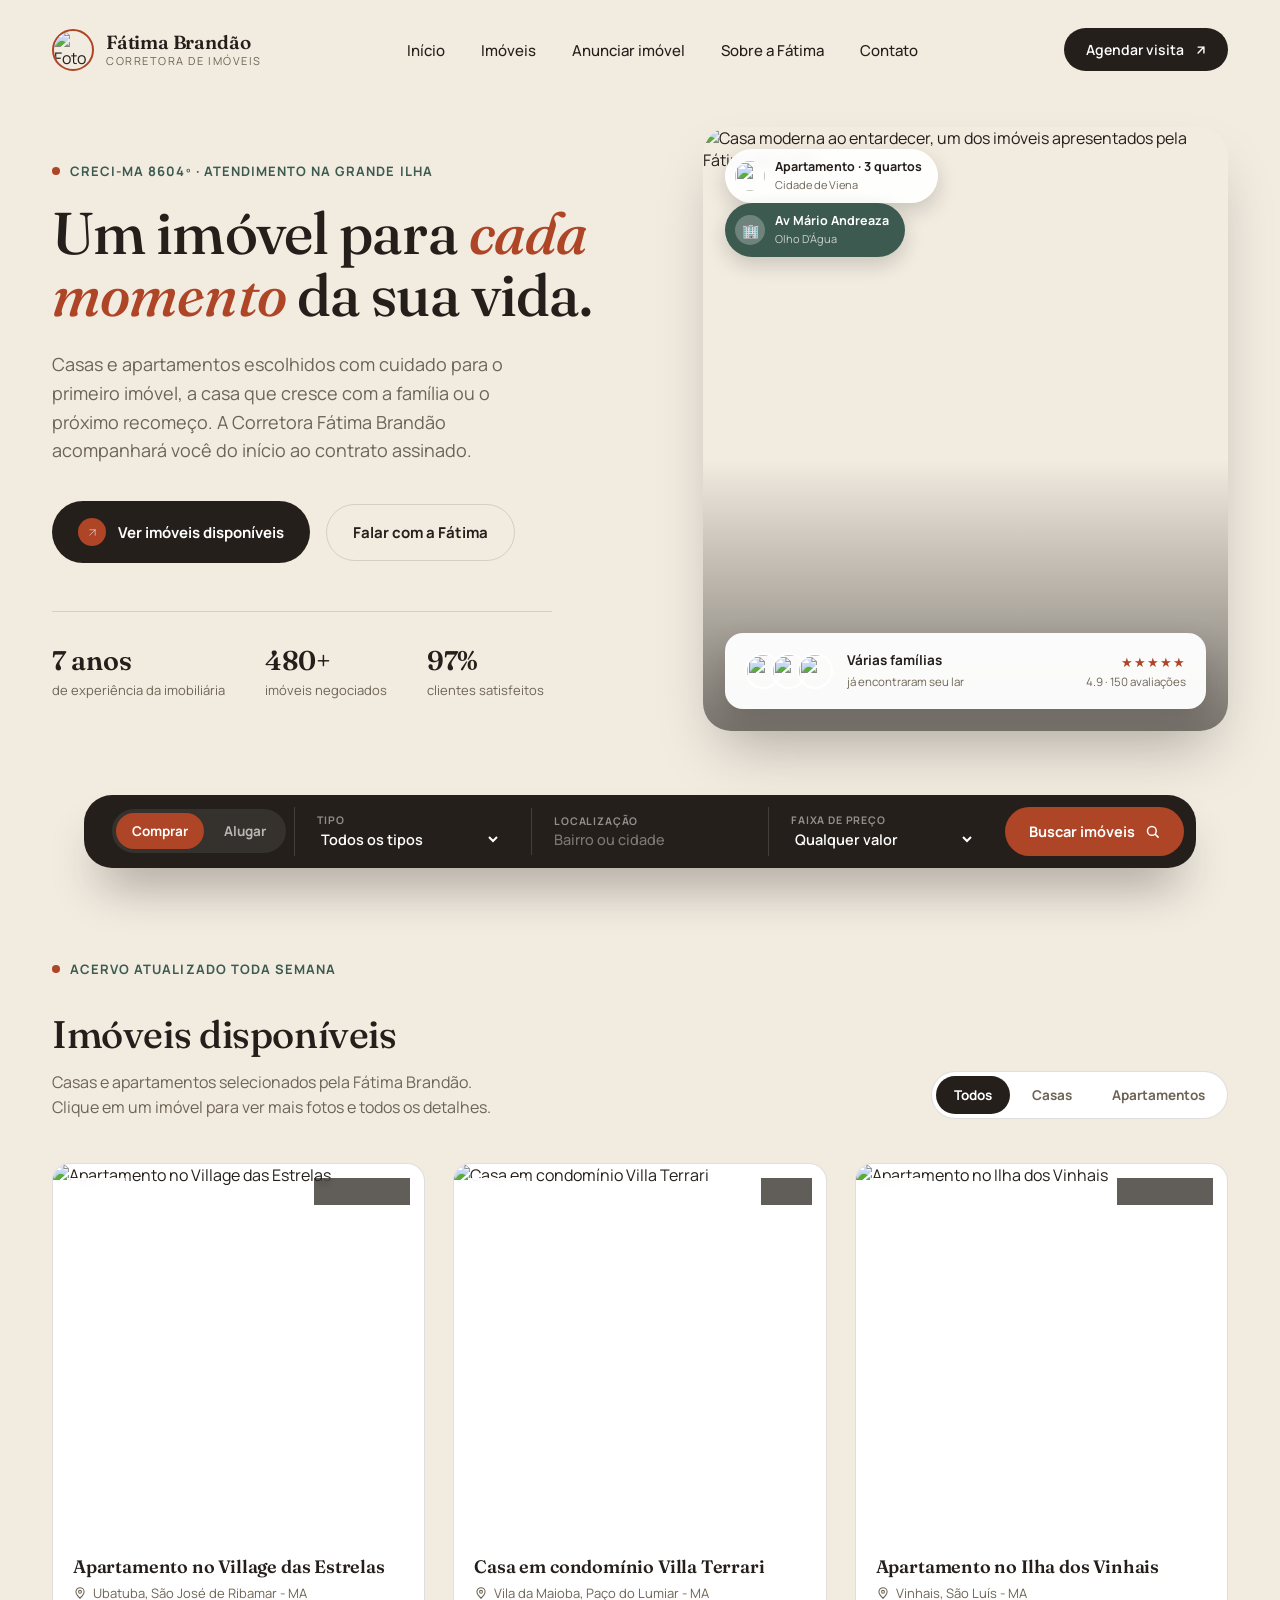
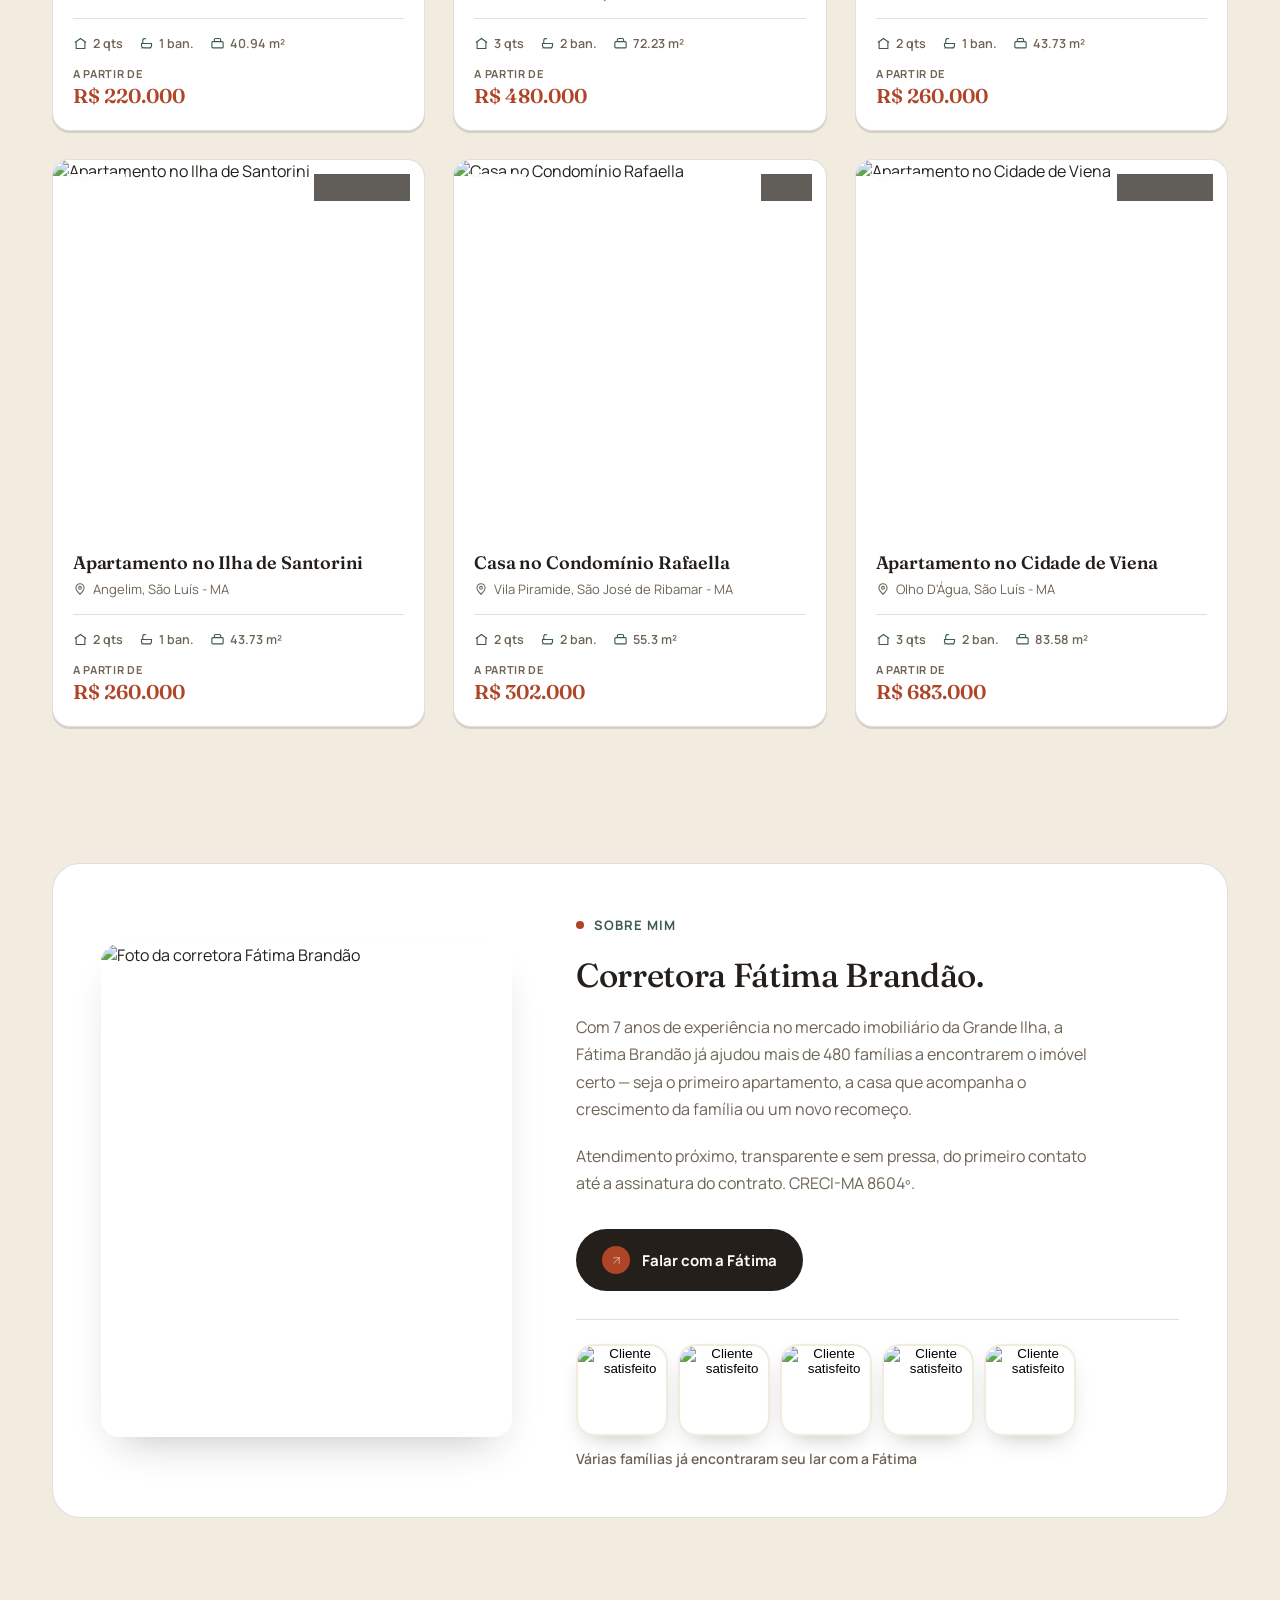
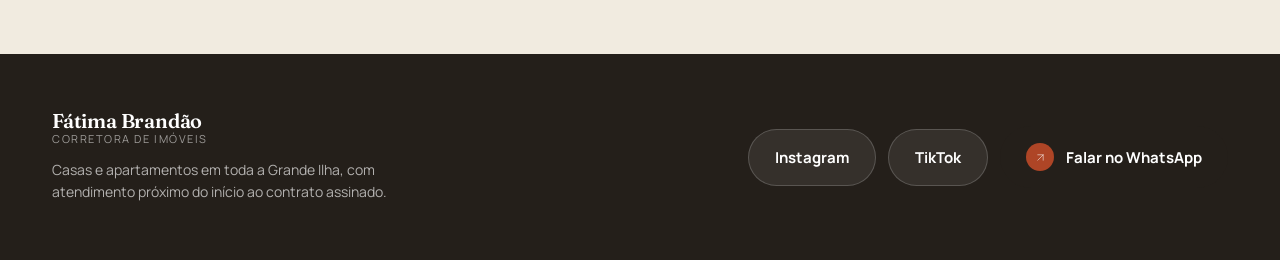
==== index.html @ 68ee732a "wpp ajuste" ====
<!DOCTYPE html>
<html lang="pt-BR">
<head>
<meta charset="UTF-8">
<meta name="viewport" content="width=device-width, initial-scale=1.0">
<title>Fátima Brandão | Corretora de Imóveis</title>
<link rel="preconnect" href="https://fonts.googleapis.com">
<link rel="preconnect" href="https://fonts.gstatic.com" crossorigin>
<link href="https://fonts.googleapis.com/css2?family=Fraunces:ital,opsz,wght@0,9..144,400;0,9..144,500;0,9..144,600;1,9..144,500;1,9..144,600&family=Manrope:wght@400;500;600;700;800&display=swap" rel="stylesheet">

<link rel="stylesheet" href="style.css">

</head>
<body>
 
<header class="nav wrap">
  <div class="nav-inner">
    <a href="#" class="logo">
      <img src="img/perfil.jpg" alt="Foto de perfil da corretora Fátima Brandão" class="logo-mark">
      <span class="logo-text">
        <strong>Fátima Brandão</strong>
        <span>Corretora de Imóveis</span>
      </span>
    </a>
 
    <nav>
      <ul class="nav-links">
        <li><a href="#">Início</a></li>
        <li><a href="#imoveis">Imóveis</a></li>
        <li><a href="https://wa.me/5598988044876?text=Ol%C3%A1%2C%20vim%20do%20site%20e%20gostaria%20de%20realizar%20um%20anúncio%20de%20imóvel%20no%20seu%20site%2C%20poderiamos%20realizar%20uma%20avalia%C3%A7%C3%A3o%3F" target="_blank" rel="noopener noreferrer">Anunciar imóvel</a></li>
        <li><a href="#sobre">Sobre a Fátima</a></li>
        <li><a href="https://wa.me/5598988044876" target="_blank" rel="noopener noreferrer">Contato</a></li>
      </ul>
    </nav>
 
    <a href="#contato" class="nav-cta">
      <span class="cta-label">Agendar visita</span>
      <svg viewBox="0 0 24 24" fill="none" stroke="currentColor" stroke-width="2.4" stroke-linecap="round"><path d="M7 17L17 7M7 7h10v10"/></svg>
    </a>
  </div>
</header>
 
<section class="hero wrap">
  <div class="hero-grid">
 
    <div class="hero-content">
      <span class="eyebrow">CRECI-MA 8604º · Atendimento na Grande Ilha</span>
 
      <h1 class="hero-title">Um imóvel para <em>cada momento</em> da sua vida.</h1>
 
      <p class="hero-lede">
        Casas e apartamentos escolhidos com cuidado para o primeiro imóvel, a casa que cresce com a família ou o próximo recomeço. A Corretora Fátima Brandão acompanhará você do início ao contrato assinado.
      </p>
 
      <div class="cta-row">
        <a href="#imoveis" class="btn btn-primary">
          <span class="icon-dot">
            <svg viewBox="0 0 24 24" fill="none" stroke-linecap="round" stroke-linejoin="round"><path d="M7 17L17 7M7 7h10v10"/></svg>
          </span>
          Ver imóveis disponíveis
        </a>
        <a href="#contato" class="btn btn-ghost">Falar com a Fátima</a>
      </div>
 
      <div class="stats-row">
        <div class="stat">
          <strong>7 anos</strong>
          <span>de experiência da imobiliária</span>
        </div>
        <div class="stat">
          <strong>480+</strong>
          <span>imóveis negociados</span>
        </div>
        <div class="stat">
          <strong>97%</strong>
          <span>clientes satisfeitos</span>
        </div>
      </div>
    </div>
 
    <div class="hero-media">
      <div class="media-frame">
        <!-- Imagem principal do imóvel em destaque: altere este src para a foto do imóvel principal -->
        <img src="img/viena2.jpg" alt="Casa moderna ao entardecer, um dos imóveis apresentados pela Fátima Brandão">
 
        <!-- Thumbnail do primeiro imóvel ou foto secundária pequena -->
        <div class="listing-chip">
          <span class="dot-img"><img src="img/viena1.jpeg" alt=""></span>
          <span class="txt"><b>Apartamento · 3 quartos</b><span>Cidade de Viena</span></span>
        </div>
 
        <div class="listing-chip listing-chip-2">
          <!-- Texto e ícone do segundo imóvel em destaque: substitua por foto ou ícone se desejar -->
          <span class="dot-img">🏢</span>
          <span class="txt"><b>Av Mário Andreaza</b><span>Olho D'Água</span></span>
        </div>
 
        <!-- Bloco de provas sociais / avaliações. Não é imagem de imóvel, mas pode manter para credibilidade -->
        <div class="proof-card">
          <div class="proof-left" style="display:flex;align-items:center;gap:14px;">
            <div class="avatar-stack">
              <img src="img/cliente1.jpg" alt="">
              <img src="img/cliente2.jpg" alt="">
              <img src="img/cliente3.jpg" alt="">
            </div>
            <div class="proof-copy">
              <strong>Várias famílias</strong>
              <span> já encontraram seu lar</span>
            </div>
          </div>
          <div class="proof-rating">
            <div class="stars">★★★★★</div>
            <small>4.9 · 150 avaliações</small>
          </div>
        </div>
      </div>
    </div>
 
  </div>
</section>
 
<div class="search-shell">
  <div class="search-bar">
    <div class="search-tabs">
      <button class="active" type="button" data-op="Venda">Comprar</button>
      <button type="button" data-op="Aluguel">Alugar</button>
    </div>
 
    <div class="search-field">
      <label for="tipo">Tipo</label>
      <select id="tipo">
        <option value="">Todos os tipos</option>
        <option value="Casa">Casa</option>
        <option value="Apartamento">Apartamento</option>
      </select>
    </div>
 
    <div class="search-field">
      <label for="local">Localização</label>
      <input id="local" type="text" placeholder="Bairro ou cidade">
    </div>
 
    <div class="search-field">
      <label for="faixa">Faixa de preço</label>
      <select id="faixa">
        <option value="">Qualquer valor</option>
        <option value="0-300000">Até R$ 300 mil</option>
        <option value="300000-600000">R$ 300 a 600 mil</option>
        <option value="600000-1000000">R$ 600 mil a 1 milhão</option>
        <option value="1000000-999999999">Acima de R$ 1 milhão</option>
      </select>
    </div>
 
    <button class="search-submit" type="button">
      Buscar imóveis
      <svg viewBox="0 0 24 24" fill="none" stroke="currentColor" stroke-width="2.4" stroke-linecap="round"><circle cx="11" cy="11" r="7"/><path d="m21 21-4.3-4.3"/></svg>
    </button>
  </div>
</div>
 
<section class="properties wrap" id="imoveis">
  <div class="properties-head">
    <div>
      <span class="eyebrow">Acervo atualizado toda semana</span>
      <h2 class="properties-title">Imóveis disponíveis</h2>
      <p class="properties-lede">Casas e apartamentos selecionados pela Fátima Brandão. Clique em um imóvel para ver mais fotos e todos os detalhes.</p>
    </div>

    <div class="filtro-tipo">
      <button class="active" data-tipo="todos" type="button">Todos</button>
      <button data-tipo="casa" type="button">Casas</button>
      <button data-tipo="apartamento" type="button">Apartamentos</button>
    </div>
  </div>

  <div class="properties-grid" id="imoveis-grid">
    <!-- os cards são gerados automaticamente a partir de js/imoveis.js -->
  </div>
</section>

<section class="wrap sobre-section" id="sobre">
  <div class="sobre-grid">
    <div class="sobre-media">
      <!-- Foto da Fátima: altere o src abaixo para a foto que deseja usar -->
      <img src="img/fatima.jpg" alt="Foto da corretora Fátima Brandão">
    </div>

    <div class="sobre-content">
      <span class="eyebrow">Sobre mim</span>
      <h2 class="sobre-title">Corretora Fátima Brandão.</h2>

      <!-- Texto de apresentação: substitua pelo texto real sobre a Fátima -->
      <p class="sobre-text">Com 7 anos de experiência no mercado imobiliário da Grande Ilha, a Fátima Brandão já ajudou mais de 480 famílias a encontrarem o imóvel certo — seja o primeiro apartamento, a casa que acompanha o crescimento da família ou um novo recomeço.</p>
      <p class="sobre-text">Atendimento próximo, transparente e sem pressa, do primeiro contato até a assinatura do contrato. CRECI-MA 8604º.</p>

      <div class="cta-row">
        <a href="https://wa.me/5598992298040" target="_blank" rel="noopener noreferrer" class="btn btn-primary">
          <span class="icon-dot">
            <svg viewBox="0 0 24 24" fill="none" stroke-linecap="round" stroke-linejoin="round"><path d="M7 17L17 7M7 7h10v10"/></svg>
          </span>
          Falar com a Fátima
        </a>
      </div>

      <div class="sobre-clientes">
       <div class="avatar-stack">
         <button class="client-photo-btn" type="button" data-src="img/cliente1.jpg" data-alt="Cliente satisfeito" aria-label="Abrir foto de cliente 1">
           <img src="img/cliente1.jpg" alt="Cliente satisfeito">
         </button>
         <button class="client-photo-btn" type="button" data-src="img/cliente2.jpg" data-alt="Cliente satisfeito" aria-label="Abrir foto de cliente 2">
           <img src="img/cliente2.jpg" alt="Cliente satisfeito">
         </button>
         <button class="client-photo-btn" type="button" data-src="img/cliente3.jpg" data-alt="Cliente satisfeito" aria-label="Abrir foto de cliente 3">
           <img src="img/cliente3.jpg" alt="Cliente satisfeito">
         </button>
         <button class="client-photo-btn" type="button" data-src="img/cliente4.jpg" data-alt="Cliente satisfeito" aria-label="Abrir foto de cliente 4">
           <img src="img/cliente4.jpg" alt="Cliente satisfeito">
         </button>
         <button class="client-photo-btn" type="button" data-src="img/cliente5.jpg" data-alt="Cliente satisfeito" aria-label="Abrir foto de cliente 5">
           <img src="img/cliente5.jpg" alt="Cliente satisfeito">
         </button>
       </div>
      <span class="sobre-clientes-texto">Várias famílias já encontraram seu lar com a Fátima</span>
     </div>

    </div>
  </div>
</section>

<footer class="site-footer" id="contato">
  <div class="wrap footer-inner">
    <div class="footer-brand">
      <span class="logo-text">
        <strong>Fátima Brandão</strong>
        <span>Corretora de Imóveis</span>
      </span>
      <p>Casas e apartamentos em toda a Grande Ilha, com atendimento próximo do início ao contrato assinado.</p>
    </div>

    <div class="footer-actions">
      <a href="https://www.instagram.com/fatimabrandaocorretora/?hl=pt-br" target="_blank" rel="noopener noreferrer" class="btn btn-ghost footer-social-btn">
        Instagram
      </a>
      <a href="https://www.tiktok.com/@fatimabcorretora" target="_blank" rel="noopener noreferrer" class="btn btn-ghost footer-social-btn">
        TikTok
      </a>
      <a href="https://wa.me/5598988044876?text=Ol%C3%A1%2C%20vim%20pelo%20site%20e%20gostaria%20de%20pedir%20mais%20informa%C3%A7%C3%B5es%20sobre%20o%20catalogo%20de%20im%C3%B3veis%21" target="_blank" rel="noopener noreferrer" class="btn btn-primary">
        <span class="icon-dot">
          <svg viewBox="0 0 24 24" fill="none" stroke-linecap="round" stroke-linejoin="round"><path d="M7 17L17 7M7 7h10v10"/></svg>
        </span>
        Falar no WhatsApp
      </a>
    </div>
  </div>
</footer>

<div class="photo-modal" id="client-photo-modal" hidden>
  <div class="photo-modal-backdrop" data-close="true"></div>
  <div class="photo-modal-dialog" role="dialog" aria-modal="true" aria-label="Galeria de fotos dos clientes">
    <button class="photo-modal-close" type="button" aria-label="Fechar galeria">×</button>
    <button class="photo-modal-nav photo-modal-prev" type="button" aria-label="Foto anterior">‹</button>
    <div class="photo-modal-content">
      <img id="photo-modal-image" src="" alt="">
    </div>
    <button class="photo-modal-nav photo-modal-next" type="button" aria-label="Próxima foto">›</button>
  </div>
</div>

<script src="js/imoveis.js"></script>
<script src="js/site.js"></script>

</body>
</html>
---- style.css ----
:root{
    /* ===== Design tokens — Fátima Brandão ===== */
    --paper:      #F1EBE0;   /* fundo areia quente */
    --paper-dim:  #E7DECE;   /* variação mais funda do fundo */
    --ink:        #241F1A;   /* texto principal, preto amadeirado */
    --ink-soft:   #6E6455;   /* texto secundário */
    --brand:      #AE4526;   /* terracota-tijolo — cor de assinatura */
    --brand-dark: #8A3319;   /* hover do terracota */
    --teal:       #3C5A50;   /* verde-mata, contraponto do terracota */
    --line:       rgba(36,31,26,0.14);
    --card:       #FFFFFF;
 
    --font-display: 'Fraunces', serif;
    --font-body: 'Manrope', sans-serif;
 
    --radius-lg: 28px;
    --radius-md: 18px;
    --radius-pill: 999px;
 
    --wrap: 1240px;
  }
 
  *{ box-sizing:border-box; margin:0; padding:0; }
  html{ scroll-behavior:smooth; }
  body{
    font-family: var(--font-body);
    background: var(--paper);
    color: var(--ink);
    -webkit-font-smoothing: antialiased;
    overflow-x:hidden;
  }
  img{ display:block; max-width:100%; }
  a{ text-decoration:none; color:inherit; }
  em{ font-style:italic; }
 
  .wrap{
    max-width: var(--wrap);
    margin: 0 auto;
    padding: 0 32px;
  }
 
  /* ===================== NAV ===================== */
  .nav{
    position: relative;
    z-index: 20;
    padding-top: 28px;
  }
  .nav-inner{
    display:flex;
    align-items:center;
    justify-content:space-between;
    gap: 24px;
  }
  .logo{
    display:flex;
    align-items:center;
    gap:12px;
  }
  .logo-mark{
    width:42px; height:42px;
    border-radius: 50%;
    object-fit: cover;
    border: 2px solid var(--brand);
    flex-shrink:0;
  }
  .logo-text{
    display:flex;
    flex-direction:column;
    line-height:1.05;
  }
  .logo-text strong{
    font-family: var(--font-display);
    font-weight:600;
    font-size: 19px;
    letter-spacing: -0.01em;
  }
  .logo-text span{
    font-size:11px;
    letter-spacing: 0.14em;
    text-transform: uppercase;
    color: var(--ink-soft);
    margin-top:2px;
  }
 
  .nav-links{
    display:flex;
    align-items:center;
    gap: 36px;
    list-style:none;
  }
  .nav-links a{
    font-size: 15px;
    font-weight: 500;
    color: var(--ink);
    position:relative;
    padding: 4px 0;
  }
  .nav-links a::after{
    content:'';
    position:absolute;
    left:0; right:0; bottom:-2px;
    height:1.5px;
    background: var(--brand);
    transform: scaleX(0);
    transform-origin: left;
    transition: transform .25s ease;
  }
  .nav-links a:hover::after{ transform: scaleX(1); }
 
  .nav-cta{
    display:inline-flex;
    align-items:center;
    gap:10px;
    background: var(--ink);
    color:#fff;
    padding: 12px 20px 12px 22px;
    border-radius: var(--radius-pill);
    font-size: 14px;
    font-weight: 600;
    white-space:nowrap;
    transition: background .2s ease, transform .2s ease;
  }
  .nav-cta:hover{ background: var(--brand); transform: translateY(-1px); }
  .nav-cta svg{ width:14px; height:14px; }
 
  .nav-burger{ display:none; }
 
  /* ===================== HERO ===================== */
  .hero{
    padding-top: 56px;
    position: relative;
  }
  .hero-grid{
    display:grid;
    grid-template-columns: 1.02fr 0.9fr;
    gap: 56px;
    align-items:center;
  }
 
  .eyebrow{
    display:inline-flex;
    align-items:center;
    gap:10px;
    font-size: 13px;
    font-weight: 700;
    letter-spacing: 0.08em;
    text-transform: uppercase;
    color: var(--teal);
    margin-bottom: 22px;
  }
  .eyebrow::before{
    content:'';
    width:8px; height:8px;
    border-radius:50%;
    background: var(--brand);
    display:inline-block;
  }
 
  .hero-title{
    font-family: var(--font-display);
    font-weight: 500;
    font-size: clamp(40px, 4.6vw, 66px);
    line-height: 1.05;
    letter-spacing: -0.015em;
    color: var(--ink);
    max-width: 620px;
  }
  .hero-title em{
    color: var(--brand);
    font-weight: 500;
  }
 
  .hero-lede{
    margin-top: 24px;
    font-size: 18px;
    line-height: 1.6;
    color: var(--ink-soft);
    max-width: 490px;
  }
 
  .cta-row{
    display:flex;
    align-items:center;
    gap: 16px;
    margin-top: 36px;
    flex-wrap: wrap;
  }
  .btn{
    display:inline-flex;
    align-items:center;
    gap: 12px;
    font-size: 15px;
    font-weight: 700;
    padding: 17px 26px;
    border-radius: var(--radius-pill);
    transition: transform .2s ease, background .2s ease, color .2s ease, box-shadow .2s ease;
  }
  .btn-primary{
    background: var(--ink);
    color: #fff;
  }
  .btn-primary:hover{ background: var(--brand); transform: translateY(-2px); box-shadow: 0 10px 24px rgba(174,69,38,0.28); }
  .btn-primary .icon-dot{
    width: 28px; height:28px;
    border-radius:50%;
    background: var(--brand);
    display:flex; align-items:center; justify-content:center;
    flex-shrink:0;
  }
  .btn-primary:hover .icon-dot{ background: #fff; }
  .btn-primary:hover .icon-dot svg{ stroke: var(--brand); }
  .btn-primary .icon-dot svg{ width:13px; height:13px; stroke:#fff; transition: stroke .2s ease; }
 
  .btn-ghost{
    background: transparent;
    color: var(--ink);
    border: 1.5px solid var(--line);
  }
  .btn-ghost:hover{ border-color: var(--ink); transform: translateY(-2px); }
 
  .stats-row{
    display:flex;
    gap: 40px;
    margin-top: 48px;
    padding-top: 32px;
    border-top: 1px solid var(--line);
    max-width: 500px;
  }
  .stat strong{
    display:block;
    font-family: var(--font-display);
    font-size: 27px;
    font-weight: 600;
    letter-spacing: -0.01em;
  }
  .stat span{
    display:block;
    font-size: 13px;
    color: var(--ink-soft);
    margin-top: 4px;
  }
 
  /* ---------- hero media ---------- */
  .hero-media{
    position: relative;
  }
  .media-frame{
    position: relative;
    border-radius: var(--radius-lg);
    overflow: hidden;
    aspect-ratio: 4 / 4.6;
    box-shadow: 0 30px 60px -20px rgba(36,31,26,0.35);
  }
  .media-frame img{
    width:100%; height:100%;
    object-fit: cover;
  }
  .media-frame::after{
    content:'';
    position:absolute; inset:0;
    background: linear-gradient(180deg, rgba(36,31,26,0) 55%, rgba(24,20,16,0.55) 100%);
  }
 
  .listing-chip{
    position:absolute;
    top: 22px; left: 22px;
    z-index:3;
    background: rgba(255,255,255,0.92);
    backdrop-filter: blur(6px);
    border-radius: var(--radius-pill);
    padding: 10px 16px 10px 10px;
    display:flex;
    align-items:center;
    gap: 10px;
    box-shadow: 0 8px 20px rgba(36,31,26,0.18);
  }
  .listing-chip .dot-img{
    width: 30px; height:30px;
    border-radius:50%;
    overflow:hidden;
    flex-shrink:0;
  }
  .listing-chip .dot-img img{ width:100%; height:100%; object-fit:cover; }
  .listing-chip .txt{ line-height:1.2; }
  .listing-chip .txt b{ display:block; font-size:12.5px; font-weight:700; }
  .listing-chip .txt span{ font-size:11px; color: var(--ink-soft); }
 
  .listing-chip-2{
    top: 76px;
    background: var(--teal);
    color:#fff;
  }
  .listing-chip-2 .txt span{ color: rgba(255,255,255,0.72); }
  .listing-chip-2 .dot-img{ background: rgba(255,255,255,0.25); display:flex; align-items:center; justify-content:center; font-size:14px; }
 
  .proof-card{
    position:absolute;
    left: 22px; bottom: 22px;
    right: 22px;
    z-index:3;
    background: rgba(255,255,255,0.96);
    backdrop-filter: blur(6px);
    border-radius: var(--radius-md);
    padding: 18px 20px;
    display:flex;
    align-items:center;
    justify-content:space-between;
    box-shadow: 0 14px 30px rgba(36,31,26,0.22);
  }
  .avatar-stack{
    display:flex;
  }
  .avatar-stack img{
    width: 36px; height:36px;
    border-radius:50%;
    border: 2.5px solid #fff;
    margin-left: -10px;
    object-fit:cover;
  }
  .avatar-stack img:first-child{ margin-left:0; }
  .proof-rating{
    text-align:right;
  }
  .proof-rating .stars{
    color: var(--brand);
    font-size: 13px;
    letter-spacing: 1px;
  }
  .proof-rating small{
    display:block;
    font-size: 11.5px;
    color: var(--ink-soft);
    margin-top:3px;
  }
  .proof-copy strong{
    display:block;
    font-size: 13.5px;
    font-weight: 700;
  }
  .proof-copy span{
    font-size: 11.5px;
    color: var(--ink-soft);
  }
 
  /* ---------- search bar signature element ---------- */
  .search-shell{
    max-width: calc(var(--wrap) - 64px);
    margin: 64px auto 0;
    position: relative;
    z-index: 10;
    padding: 0 32px;
  }
  .search-bar{
    background: var(--ink);
    border-radius: var(--radius-lg);
    padding: 12px 12px 12px 28px;
    display:flex;
    align-items:center;
    gap: 8px;
    box-shadow: 0 30px 50px -18px rgba(36,31,26,0.45);
    flex-wrap: wrap;
  }
  .search-tabs{
    display:flex;
    gap:4px;
    background: rgba(255,255,255,0.08);
    padding: 4px;
    border-radius: var(--radius-pill);
    flex-shrink:0;
  }
  .search-tabs button{
    border:0;
    background:transparent;
    color: rgba(255,255,255,0.65);
    font-family: var(--font-body);
    font-size: 13.5px;
    font-weight:700;
    padding: 9px 16px;
    border-radius: var(--radius-pill);
    cursor:pointer;
    transition: all .2s ease;
  }
  .search-tabs button.active{
    background: var(--brand);
    color:#fff;
  }
 
  .search-field{
    display:flex;
    flex-direction:column;
    gap:2px;
    padding: 6px 22px;
    border-left: 1px solid rgba(255,255,255,0.14);
    flex: 1;
    min-width: 140px;
  }
  .search-field label{
    font-size: 10.5px;
    text-transform: uppercase;
    letter-spacing: 0.08em;
    color: rgba(255,255,255,0.5);
    font-weight:700;
  }
  .search-field select,
  .search-field input{
    background:transparent;
    border:0;
    color:#fff;
    font-family: var(--font-body);
    font-size: 14.5px;
    font-weight:600;
    outline:none;
    padding: 0;
  }
  .search-field select option{ color: var(--ink); }
  .search-field input::placeholder{ color: rgba(255,255,255,0.4); font-weight:500; }
 
  .search-submit{
    flex-shrink:0;
    display:inline-flex;
    align-items:center;
    gap:10px;
    background: var(--brand);
    color:#fff;
    border:0;
    padding: 15px 24px;
    border-radius: var(--radius-pill);
    font-family: var(--font-body);
    font-size: 14.5px;
    font-weight:700;
    cursor:pointer;
    transition: background .2s ease, transform .2s ease;
  }
  .search-submit:hover{ background: var(--brand-dark); transform: translateY(-1px); }
  .search-submit svg{ width:15px; height:15px; }
 
  .hero-spacer{ height: 96px; }
 
  /* ===================== RESPONSIVE ===================== */
  @media (max-width: 980px){
    .hero-grid{
      grid-template-columns: 1fr;
      gap: 44px;
    }
    .hero-media{ order:-1; }
    .media-frame{ aspect-ratio: 16/11; }
    .nav-links{ display:none; }
    .stats-row{ gap:28px; }
    .search-bar{
      flex-direction:column;
      align-items:stretch;
      padding: 18px;
    }
    .search-field{ border-left:0; border-top:1px solid rgba(255,255,255,0.14); padding: 14px 4px; }
    .search-submit{ justify-content:center; margin-top: 6px; }
    .search-shell{ margin-top: 40px; }
    .hero-spacer{ height: 64px; }
  }
  @media (max-width: 560px){
    .wrap, .search-shell{ padding-left:20px; padding-right:20px; }
    .hero{ padding-top: 36px; }
    .hero-title{ font-size: 34px; }
    .hero-lede{ font-size:16px; }
    .stats-row{ flex-wrap:wrap; row-gap:20px; margin-top: 36px; padding-top: 24px; }
    .cta-row{ flex-direction:column; align-items:stretch; gap:12px; margin-top:28px; }
    .btn{ padding:15px 22px; font-size:14px; justify-content:center; }
    .proof-card{ flex-direction:column; align-items:flex-start; gap:12px; padding:16px; }
    .proof-rating{ text-align:left; }
    .media-frame{ aspect-ratio: 4/4.6; border-radius: 20px; }
    .listing-chip{ max-width: calc(100% - 44px); }
    .listing-chip .txt b{ font-size:11.5px; }
    .search-shell{ margin-top: 32px; padding-left:16px; padding-right:16px; }
    .search-bar{ padding: 16px; border-radius: 22px; }
    .nav-cta{ padding: 10px 16px 10px 18px; font-size:13px; }
  }
 
  /* ===================== IMÓVEIS — LISTAGEM ===================== */
  .properties{
    padding-top: 88px;
    padding-bottom: 96px;
  }
  .properties-head{
    display:flex;
    align-items:flex-end;
    justify-content:space-between;
    gap: 32px;
    flex-wrap: wrap;
    margin-bottom: 44px;
  }
  .properties-title{
    font-family: var(--font-display);
    font-weight: 500;
    font-size: clamp(28px, 3vw, 40px);
    letter-spacing: -0.01em;
    margin-top: 10px;
  }
  .properties-lede{
    margin-top: 12px;
    color: var(--ink-soft);
    font-size: 16px;
    max-width: 460px;
    line-height: 1.55;
  }

  .filtro-tipo{
    display:flex;
    gap:4px;
    background: var(--card);
    border: 1px solid var(--line);
    padding: 4px;
    border-radius: var(--radius-pill);
    flex-shrink:0;
  }
  .filtro-tipo button{
    border:0;
    background:transparent;
    color: var(--ink-soft);
    font-family: var(--font-body);
    font-size: 13.5px;
    font-weight:700;
    padding: 10px 18px;
    border-radius: var(--radius-pill);
    cursor:pointer;
    transition: all .2s ease;
  }
  .filtro-tipo button.active{
    background: var(--ink);
    color:#fff;
  }

  .properties-grid{
    display:grid;
    grid-template-columns: repeat(3, 1fr);
    gap: 28px;
  }

  .property-card{
    display:block;
    background: var(--card);
    border-radius: var(--radius-md);
    overflow:hidden;
    box-shadow: 0 2px 0 var(--line);
    border: 1px solid var(--line);
    transition: transform .25s ease, box-shadow .25s ease;
  }
  .property-card:hover{
    transform: translateY(-6px);
    box-shadow: 0 24px 36px -18px rgba(36,31,26,0.28);
  }

  .property-card-image{
    position:relative;
    aspect-ratio: 1 / 1;
    overflow:hidden;
  }
  .property-card-image img{
    width:100%; height:100%;
    object-fit:cover;
    transition: transform .4s ease;
  }
  .property-card:hover .property-card-image img{ transform: scale(1.06); }

  .property-tag{
    position:absolute;
    font-size: 11px;
    font-weight: 700;
    letter-spacing:0.01em;
    padding: 6px 12px;
    border-radius: var(--radius-pill);
    backdrop-filter: blur(4px);
  }
  .property-tag-op{
    top: 14px; left: 14px;
    background: rgba(255,255,255,0.92);
    color: var(--ink);
  }
  .property-tag-tipo{
    top: 14px; right: 14px;
    background: rgba(36,31,26,0.72);
    color: #fff;
  }
  .property-tag-destaque{
    bottom: 14px; left: 14px;
    background: var(--brand);
    color: #fff;
  }

  .property-card-body{
    padding: 20px 20px 22px;
  }
  .property-card-top h3{
    font-family: var(--font-display);
    font-weight: 600;
    font-size: 18px;
    letter-spacing: -0.01em;
    line-height:1.25;
  }
  .property-location{
    display:flex;
    align-items:center;
    gap:6px;
    font-size: 13px;
    color: var(--ink-soft);
    margin-top: 6px;
  }
  .property-location svg{ width:14px; height:14px; flex-shrink:0; }

  .property-specs{
    display:flex;
    gap: 16px;
    margin-top: 16px;
    padding-top: 16px;
    border-top: 1px solid var(--line);
  }
  .spec{
    display:flex;
    align-items:center;
    gap:5px;
    font-size: 12.5px;
    color: var(--ink-soft);
    font-weight:600;
  }
  .spec svg{ width:15px; height:15px; flex-shrink:0; color: var(--teal); }

  .property-price{
    display:block;
    margin-top: 14px;
    font-family: var(--font-display);
    font-size: 20px;
    font-weight: 600;
    color: var(--brand);
  }

  .price-label{
  display:block;
  font-size: 11px;
  font-weight: 700;
  text-transform: uppercase;
  letter-spacing: 0.06em;
  color: var(--ink-soft);
  margin-top: 14px;
}
.property-price{ margin-top: 2px; }
.detalhe-preco{ margin-top: 2px; }

  .empty-state{
    color: var(--ink-soft);
    padding: 40px 0;
  }

  /* ===================== SOBRE A FÁTIMA ===================== */
  .sobre-section{
    padding-top: 40px;
    padding-bottom: 96px;
  }
  .sobre-grid{
    display:grid;
    grid-template-columns: 0.75fr 1.1fr;
    gap: 64px;
    align-items:center;
    background: var(--card);
    border: 1px solid var(--line);
    border-radius: var(--radius-lg);
    padding: 48px;
  }
  .sobre-media{
    position:relative;
    border-radius: var(--radius-md);
    overflow:hidden;
    aspect-ratio: 3/3.6;
    box-shadow: 0 20px 40px -20px rgba(36,31,26,0.3);
  }
  .sobre-media img{
    width:100%; height:100%;
    object-fit:cover;
  }
  .sobre-title{
    font-family: var(--font-display);
    font-weight: 500;
    font-size: clamp(26px, 2.6vw, 36px);
    line-height:1.15;
    letter-spacing:-0.01em;
    max-width: 520px;
  }
  .sobre-text{
    margin-top: 20px;
    color: var(--ink-soft);
    font-size: 16px;
    line-height:1.7;
    max-width: 520px;
  }
  .sobre-content .cta-row{ margin-top: 32px; }

  .sobre-clientes{
  display:flex;
  flex-direction:column;
  align-items:flex-start;
  gap: 12px;
  margin-top: 28px;
  padding-top: 24px;
  border-top: 1px solid var(--line);
}
.sobre-clientes .avatar-stack{
  display:flex;
  flex-wrap:wrap;
  gap: 10px;
  margin: 0;
}
.sobre-clientes .avatar-stack .client-photo-btn{
  padding: 0;
  border: none;
  background: transparent;
  cursor: pointer;
}
.sobre-clientes .avatar-stack img{
  width: 92px; height: 92px;
  border-radius: 18px;
  border: 2.5px solid var(--paper);
  margin-left: 0;
  object-fit: cover;
  box-shadow: 0 10px 24px -12px rgba(36,31,26,0.35);
  transition: transform .2s ease, box-shadow .2s ease;
}
.sobre-clientes .avatar-stack .client-photo-btn:hover img,
.sobre-clientes .avatar-stack .client-photo-btn:focus-visible img{
  transform: translateY(-2px) scale(1.02);
  box-shadow: 0 14px 24px -12px rgba(36,31,26,0.4);
}
.sobre-clientes-texto{
  font-size: 14px;
  font-weight: 600;
  color: var(--ink-soft);
  max-width: 100%;
  line-height: 1.5;
}

.photo-modal[hidden]{ display:none; }
.photo-modal{
  position: fixed;
  inset: 0;
  z-index: 260;
  display: flex;
  align-items: center;
  justify-content: center;
  padding: 24px;
}
.photo-modal-backdrop{
  position: absolute;
  inset: 0;
  background: rgba(12, 9, 7, 0.82);
}
.photo-modal-dialog{
  position: relative;
  z-index: 1;
  display: flex;
  align-items: center;
  justify-content: center;
  gap: 12px;
}
.photo-modal-content{
  background: var(--paper);
  border-radius: 24px;
  overflow: hidden;
  box-shadow: 0 24px 60px rgba(0,0,0,0.28);
}
.photo-modal-content img{
  display: block;
  width: min(86vw, 760px);
  max-height: 78vh;
  object-fit: contain;
}
.photo-modal-close,
.photo-modal-nav{
  border: none;
  background: rgba(255,255,255,0.95);
  color: var(--ink);
  width: 46px;
  height: 46px;
  border-radius: 50%;
  cursor: pointer;
  font-size: 22px;
  display: inline-flex;
  align-items: center;
  justify-content: center;
  box-shadow: 0 8px 24px rgba(0,0,0,0.16);
}
.photo-modal-close{
  position: absolute;
  top: -12px;
  right: -12px;
  z-index: 2;
}
body.modal-open{ overflow: hidden; }

  @media (max-width: 980px){
    .sobre-grid{
      grid-template-columns: 1fr;
      padding: 32px;
      gap: 32px;
    }
    .sobre-media{ aspect-ratio: 16/10; }
  }
  @media (max-width: 560px){
    .sobre-section{ padding-top: 24px; padding-bottom: 64px; }
    .sobre-grid{ padding: 24px; border-radius: 20px; }
  }

  /* ===================== RODAPÉ ===================== */
  .site-footer{
    background: var(--ink);
    color: #fff;
    margin-top: 40px;
    padding: 56px 0;
  }
  .footer-inner{
    display:flex;
    align-items:center;
    justify-content:space-between;
    gap: 24px;
    flex-wrap: wrap;
  }
  .footer-actions{
    display:flex;
    align-items:center;
    gap: 12px;
    flex-wrap: wrap;
    justify-content:flex-end;
  }
  .footer-social-btn{
    border-color: rgba(255,255,255,0.18);
    background: rgba(255,255,255,0.08);
    color: #fff;
  }
  .footer-social-btn:hover{
    border-color: rgba(255,255,255,0.4);
    background: rgba(255,255,255,0.14);
  }
  .footer-brand .logo-text strong{ color:#fff; font-size:20px; }
  .footer-brand .logo-text span{ color: rgba(255,255,255,0.55); }
  .footer-brand p{
    margin-top: 14px;
    color: rgba(255,255,255,0.65);
    font-size: 14px;
    max-width: 380px;
    line-height:1.6;
  }

  /* ===================== PÁGINA DE DETALHE DO IMÓVEL ===================== */
  .detalhe-section{
    padding-top: 44px;
    padding-bottom: 96px;
  }
  .voltar-link{
    display:inline-flex;
    align-items:center;
    gap:8px;
    font-size: 14px;
    font-weight:700;
    color: var(--ink-soft);
    margin-bottom: 28px;
    transition: color .2s ease, gap .2s ease;
  }
  .voltar-link svg{ width:16px; height:16px; }
  .voltar-link:hover{ color: var(--brand); gap:12px; }

  .detalhe-grid{
    display:grid;
    grid-template-columns: 1.15fr 0.85fr;
    gap: 56px;
    align-items:start;
  }

  .galeria-principal{
    position:relative;
    border-radius: var(--radius-lg);
    overflow:hidden;
    aspect-ratio: 4/3.2;
    box-shadow: 0 20px 40px -20px rgba(36,31,26,0.3);
  }
  .galeria-principal img{
    width:100%; height:100%;
    object-fit:cover;
  }
  .galeria-nav{
    position:absolute;
    top: 50%;
    transform: translateY(-50%);
    width: 44px;
    height: 44px;
    border:none;
    border-radius: 50%;
    background: rgba(255,255,255,0.94);
    color: var(--ink);
    cursor:pointer;
    font-size: 24px;
    display:flex;
    align-items:center;
    justify-content:center;
    box-shadow: 0 8px 24px rgba(0,0,0,0.16);
    z-index: 2;
  }
  .galeria-prev{ left: 14px; }
  .galeria-next{ right: 14px; }

  .galeria-thumbs{
    display:flex;
    gap: 12px;
    margin-top: 14px;
    flex-wrap: wrap;
  }
  .thumb{
    width: 84px; height: 64px;
    border-radius: 12px;
    overflow:hidden;
    border: 2px solid transparent;
    padding:0;
    cursor:pointer;
    opacity:0.65;
    transition: opacity .2s ease, border-color .2s ease;
    flex-shrink:0;
  }
  .thumb img{ width:100%; height:100%; object-fit:cover; }
  .thumb:hover{ opacity:0.9; }
  .thumb.active{ opacity:1; border-color: var(--brand); }

  .detalhe-titulo{
    font-family: var(--font-display);
    font-weight: 500;
    font-size: clamp(28px, 3.2vw, 40px);
    letter-spacing: -0.01em;
    margin-top: 10px;
    line-height:1.1;
  }
  .detalhe-info .property-location{ font-size:15px; margin-top:12px; }
  .detalhe-info .property-location svg{ width:16px; height:16px; }

  .detalhe-preco{
    display:block;
    font-family: var(--font-display);
    font-size: 32px;
    font-weight: 600;
    color: var(--brand);
    margin-top: 22px;
  }

  .detalhe-specs{
    display:flex;
    gap: 28px;
    margin-top: 26px;
    padding: 22px 0;
    border-top: 1px solid var(--line);
    border-bottom: 1px solid var(--line);
    flex-wrap: wrap;
  }
  .detalhe-spec strong{
    display:block;
    font-family: var(--font-display);
    font-size: 22px;
    font-weight:600;
  }
  .detalhe-spec span{
    display:block;
    font-size: 12.5px;
    color: var(--ink-soft);
    margin-top:3px;
  }

  .detalhe-descricao{
    margin-top: 36px;
  }
  .detalhe-descricao h2{
    font-family: var(--font-display);
    font-size: 21px;
    font-weight: 600;
    margin-bottom: 12px;
  }
  .detalhe-descricao p{
    color: var(--ink-soft);
    font-size: 15.5px;
    line-height: 1.7;
    margin-bottom: 14px;
  }

  .detalhe-vazio{
    text-align:center;
    padding: 80px 20px;
  }
  .detalhe-vazio h1{
    font-family: var(--font-display);
    font-size: 30px;
    margin-bottom: 12px;
  }
  .detalhe-vazio p{ color: var(--ink-soft); }

  .outros-imoveis{
    margin-top: 96px;
    padding-top: 56px;
    border-top: 1px solid var(--line);
  }
  .outros-imoveis h2{
    font-family: var(--font-display);
    font-weight: 500;
    font-size: 26px;
    margin-bottom: 28px;
  }

  /* ===================== RESPONSIVO — IMÓVEIS ===================== */
  @media (max-width: 980px){
    .properties-grid{ grid-template-columns: repeat(2, 1fr); gap: 20px; }
    .detalhe-grid{ grid-template-columns: 1fr; gap: 36px; }
    .galeria-principal{ aspect-ratio: 16/11; }
    .properties{ padding-top: 64px; padding-bottom: 72px; }
  }
  @media (max-width: 640px){
    .properties-grid{ grid-template-columns: 1fr; }
    .properties-head{ flex-direction:column; align-items:flex-start; }
    .filtro-tipo{ width:100%; }
    .filtro-tipo button{ flex:1; text-align:center; }
    .detalhe-specs{ gap: 18px 26px; }
    .footer-inner{ flex-direction:column; align-items:flex-start; }
    .outros-imoveis{ margin-top:64px; padding-top:40px; }
  }

  @media (prefers-reduced-motion: reduce){
    *{ transition:none !important; }
  }
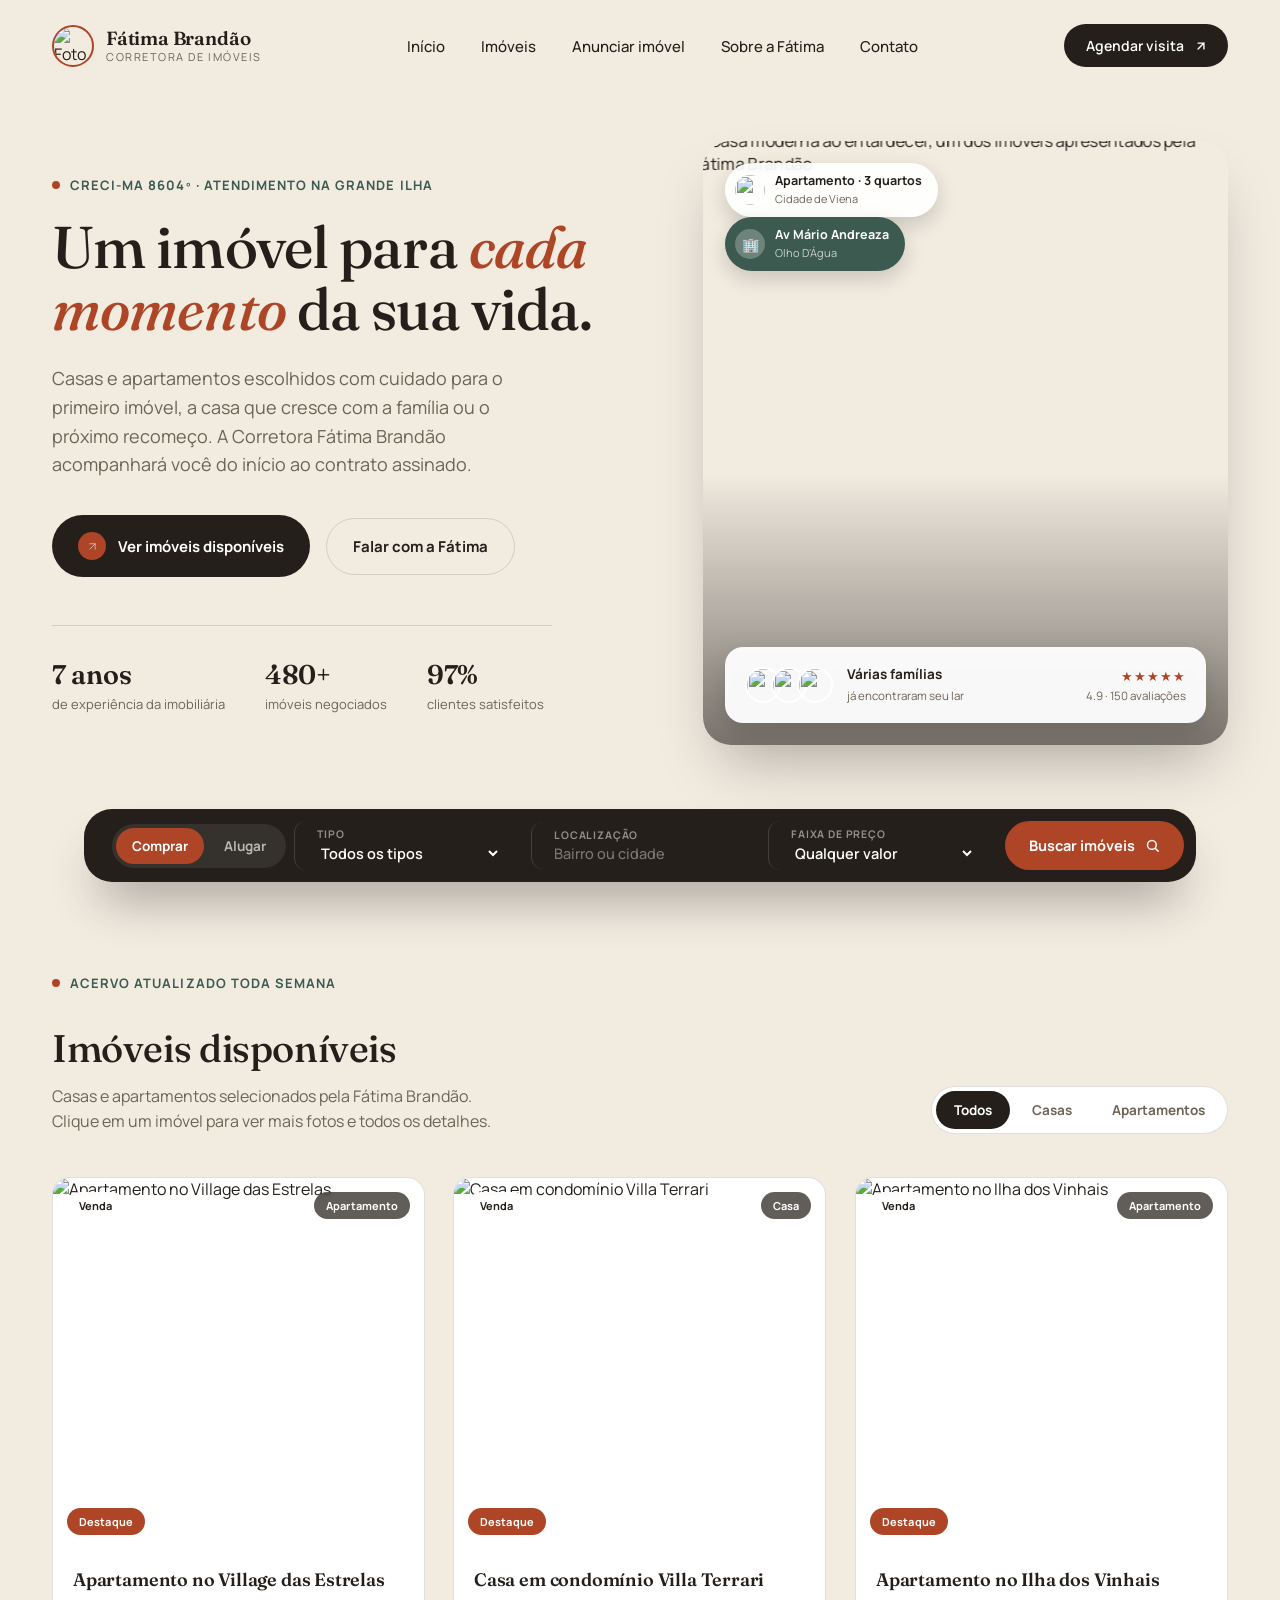
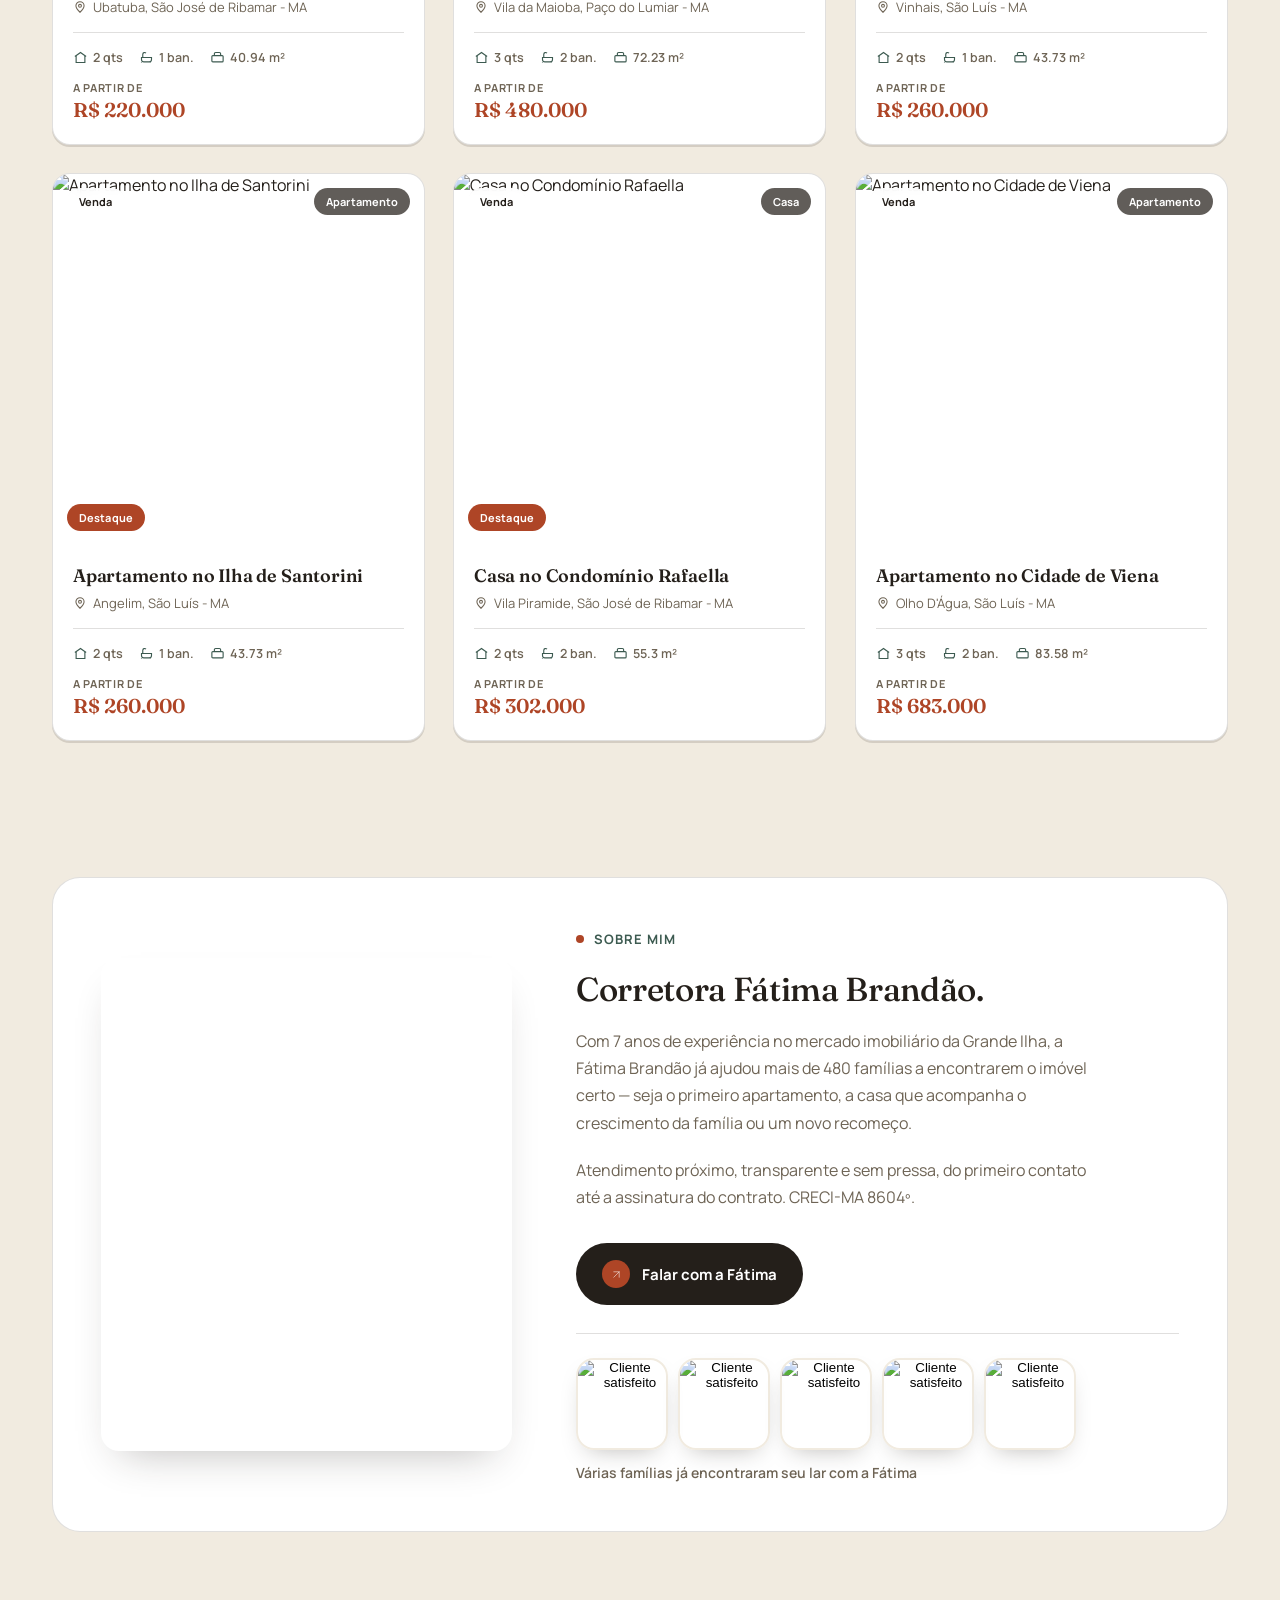
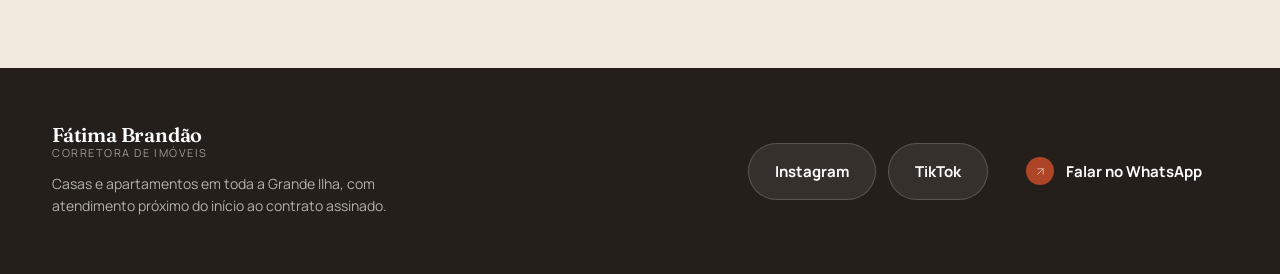
==== commit 630eb437: "wpp ajuste2" ====
--- a/index.html
+++ b/index.html
@@ -194,7 +194,7 @@
       <p class="sobre-text">Atendimento próximo, transparente e sem pressa, do primeiro contato até a assinatura do contrato. CRECI-MA 8604º.</p>
 
       <div class="cta-row">
-        <a href="https://wa.me/5598992298040" target="_blank" rel="noopener noreferrer" class="btn btn-primary">
+        <a href="https://wa.me/5598988044876" target="_blank" rel="noopener noreferrer" class="btn btn-primary">
           <span class="icon-dot">
             <svg viewBox="0 0 24 24" fill="none" stroke-linecap="round" stroke-linejoin="round"><path d="M7 17L17 7M7 7h10v10"/></svg>
           </span>
--- a/style.css
+++ b/style.css
@@ -18,6 +18,13 @@
     --radius-pill: 999px;
  
     --wrap: 1240px;
+
+    /* ===== Animação — tokens de movimento ===== */
+    --ease: cubic-bezier(.16,1,.3,1);
+    --ease-soft: cubic-bezier(.22,.61,.36,1);
+    --dur-fast: .2s;
+    --dur-base: .45s;
+    --dur-slow: .7s;
   }
  
   *{ box-sizing:border-box; margin:0; padding:0; }
@@ -41,9 +48,25 @@
  
   /* ===================== NAV ===================== */
   .nav{
-    position: relative;
-    z-index: 20;
-    padding-top: 28px;
+    position: sticky;
+    top: 0;
+    z-index: 50;
+    padding-top: 24px;
+    padding-bottom: 18px;
+    background: transparent;
+    box-shadow: 0 0 0 rgba(36,31,26,0);
+    transition: padding var(--dur-base) var(--ease),
+                background var(--dur-base) var(--ease),
+                box-shadow var(--dur-base) var(--ease),
+                backdrop-filter var(--dur-base) var(--ease);
+  }
+  .nav.is-scrolled{
+    padding-top: 14px;
+    padding-bottom: 14px;
+    background: rgba(241,235,224,0.82);
+    backdrop-filter: blur(14px);
+    -webkit-backdrop-filter: blur(14px);
+    box-shadow: 0 12px 30px -18px rgba(36,31,26,0.35);
   }
   .nav-inner{
     display:flex;
@@ -121,7 +144,9 @@
     transition: background .2s ease, transform .2s ease;
   }
   .nav-cta:hover{ background: var(--brand); transform: translateY(-1px); }
-  .nav-cta svg{ width:14px; height:14px; }
+  .nav-cta:active{ transform: translateY(0) scale(.97); }
+  .nav-cta svg{ width:14px; height:14px; transition: transform var(--dur-fast) var(--ease); }
+  .nav-cta:hover svg{ transform: translate(1.5px,-1.5px); }
  
   .nav-burger{ display:none; }
  
@@ -136,6 +161,25 @@
     gap: 56px;
     align-items:center;
   }
+
+  @keyframes heroFadeUp{
+    from{ opacity:0; transform: translateY(26px); }
+    to{ opacity:1; transform: translateY(0); }
+  }
+  @keyframes heroFadeIn{
+    from{ opacity:0; transform: scale(.97); }
+    to{ opacity:1; transform: scale(1); }
+  }
+  .hero-content .eyebrow{ animation: heroFadeUp .8s var(--ease) both; }
+  .hero-content .hero-title{ animation: heroFadeUp .85s var(--ease) .08s both; }
+  .hero-content .hero-lede{ animation: heroFadeUp .85s var(--ease) .18s both; }
+  .hero-content .cta-row{ animation: heroFadeUp .85s var(--ease) .28s both; }
+  .hero-content .stats-row{ animation: heroFadeUp .85s var(--ease) .38s both; }
+  .hero-media{ animation: heroFadeIn 1s var(--ease) .22s both; will-change: transform; }
+  .hero-media .media-frame img{ transition: transform .6s var(--ease-soft); }
+  .listing-chip,
+  .proof-card{ animation: heroFadeUp .7s var(--ease) .55s both; }
+  .listing-chip-2{ animation-delay: .65s; }
  
   .eyebrow{
     display:inline-flex;
@@ -200,6 +244,7 @@
     color: #fff;
   }
   .btn-primary:hover{ background: var(--brand); transform: translateY(-2px); box-shadow: 0 10px 24px rgba(174,69,38,0.28); }
+  .btn-primary:active{ transform: translateY(0) scale(.98); box-shadow: 0 4px 12px rgba(174,69,38,0.24); }
   .btn-primary .icon-dot{
     width: 28px; height:28px;
     border-radius:50%;
@@ -217,6 +262,7 @@
     border: 1.5px solid var(--line);
   }
   .btn-ghost:hover{ border-color: var(--ink); transform: translateY(-2px); }
+  .btn-ghost:active{ transform: translateY(0) scale(.98); }
  
   .stats-row{
     display:flex;
@@ -384,6 +430,7 @@
     background: var(--brand);
     color:#fff;
   }
+  .search-tabs button:active{ transform: scale(.95); }
  
   .search-field{
     display:flex;
@@ -393,14 +440,19 @@
     border-left: 1px solid rgba(255,255,255,0.14);
     flex: 1;
     min-width: 140px;
-  }
+    border-radius: 12px;
+    transition: background var(--dur-fast) var(--ease);
+  }
+  .search-field:focus-within{ background: rgba(255,255,255,0.06); }
   .search-field label{
     font-size: 10.5px;
     text-transform: uppercase;
     letter-spacing: 0.08em;
     color: rgba(255,255,255,0.5);
     font-weight:700;
-  }
+    transition: color var(--dur-fast) var(--ease);
+  }
+  .search-field:focus-within label{ color: var(--brand); }
   .search-field select,
   .search-field input{
     background:transparent;
@@ -432,6 +484,7 @@
     transition: background .2s ease, transform .2s ease;
   }
   .search-submit:hover{ background: var(--brand-dark); transform: translateY(-1px); }
+  .search-submit:active{ transform: translateY(0) scale(.97); }
   .search-submit svg{ width:15px; height:15px; }
  
   .hero-spacer{ height: 96px; }
@@ -527,6 +580,7 @@
     background: var(--ink);
     color:#fff;
   }
+  .filtro-tipo button:active{ transform: scale(.95); }
 
   .properties-grid{
     display:grid;
@@ -646,6 +700,35 @@
   .empty-state{
     color: var(--ink-soft);
     padding: 40px 0;
+  }
+
+  /* ===================== REVEAL AO ROLAR (Intersection Observer) ===================== */
+  .reveal{
+    opacity: 0;
+    transform: translateY(28px);
+    transition: opacity var(--dur-slow) var(--ease), transform var(--dur-slow) var(--ease);
+    transition-delay: var(--reveal-delay, 0ms);
+    will-change: opacity, transform;
+  }
+  .reveal-left{ transform: translateX(-26px); }
+  .reveal-right{ transform: translateX(26px); }
+  .reveal-scale{ transform: scale(.95); }
+  .reveal.is-visible{
+    opacity: 1;
+    transform: translateY(0) translateX(0) scale(1);
+  }
+
+  /* imagens: fade suave ao carregar */
+  .property-card-image img,
+  .galeria-principal img,
+  .sobre-media img{
+    opacity: 0;
+    transition: opacity .5s var(--ease), transform .4s ease;
+  }
+  .property-card-image img.img-loaded,
+  .galeria-principal img.img-loaded,
+  .sobre-media img.img-loaded{
+    opacity: 1;
   }
 
   /* ===================== SOBRE A FÁTIMA ===================== */
@@ -757,6 +840,10 @@
   justify-content: center;
   gap: 12px;
 }
+@keyframes modalFadeIn{ from{ opacity:0; } to{ opacity:1; } }
+@keyframes modalScaleIn{ from{ opacity:0; transform: scale(.94); } to{ opacity:1; transform: scale(1); } }
+.photo-modal:not([hidden]) .photo-modal-backdrop{ animation: modalFadeIn .25s var(--ease) both; }
+.photo-modal:not([hidden]) .photo-modal-dialog{ animation: modalScaleIn .32s var(--ease) both; }
 .photo-modal-content{
   background: var(--paper);
   border-radius: 24px;
@@ -783,7 +870,12 @@
   align-items: center;
   justify-content: center;
   box-shadow: 0 8px 24px rgba(0,0,0,0.16);
-}
+  transition: transform var(--dur-fast) var(--ease), box-shadow var(--dur-fast) var(--ease);
+}
+.photo-modal-close:hover,
+.photo-modal-nav:hover{ transform: scale(1.08); box-shadow: 0 10px 26px rgba(0,0,0,0.22); }
+.photo-modal-close:active,
+.photo-modal-nav:active{ transform: scale(0.95); }
 .photo-modal-close{
   position: absolute;
   top: -12px;
@@ -835,6 +927,7 @@
     border-color: rgba(255,255,255,0.4);
     background: rgba(255,255,255,0.14);
   }
+  .footer-social-btn:active{ transform: translateY(0) scale(.97); }
   .footer-brand .logo-text strong{ color:#fff; font-size:20px; }
   .footer-brand .logo-text span{ color: rgba(255,255,255,0.55); }
   .footer-brand p{
@@ -898,7 +991,10 @@
     justify-content:center;
     box-shadow: 0 8px 24px rgba(0,0,0,0.16);
     z-index: 2;
-  }
+    transition: transform var(--dur-fast) var(--ease), box-shadow var(--dur-fast) var(--ease);
+  }
+  .galeria-nav:hover{ transform: translateY(-50%) scale(1.08); box-shadow: 0 10px 26px rgba(0,0,0,0.22); }
+  .galeria-nav:active{ transform: translateY(-50%) scale(0.96); }
   .galeria-prev{ left: 14px; }
   .galeria-next{ right: 14px; }
 
@@ -916,11 +1012,11 @@
     padding:0;
     cursor:pointer;
     opacity:0.65;
-    transition: opacity .2s ease, border-color .2s ease;
+    transition: opacity .2s ease, border-color .2s ease, transform var(--dur-fast) var(--ease);
     flex-shrink:0;
   }
   .thumb img{ width:100%; height:100%; object-fit:cover; }
-  .thumb:hover{ opacity:0.9; }
+  .thumb:hover{ opacity:0.9; transform: translateY(-2px); }
   .thumb.active{ opacity:1; border-color: var(--brand); }
 
   .detalhe-titulo{
@@ -1022,5 +1118,12 @@
   }
 
   @media (prefers-reduced-motion: reduce){
-    *{ transition:none !important; }
-  }
+    *, *::before, *::after{
+      animation-duration: .01ms !important;
+      animation-iteration-count: 1 !important;
+      transition-duration: .01ms !important;
+      scroll-behavior: auto !important;
+    }
+    .reveal{ opacity:1 !important; transform:none !important; }
+    .hero-media .media-frame img{ transition:none !important; }
+  }
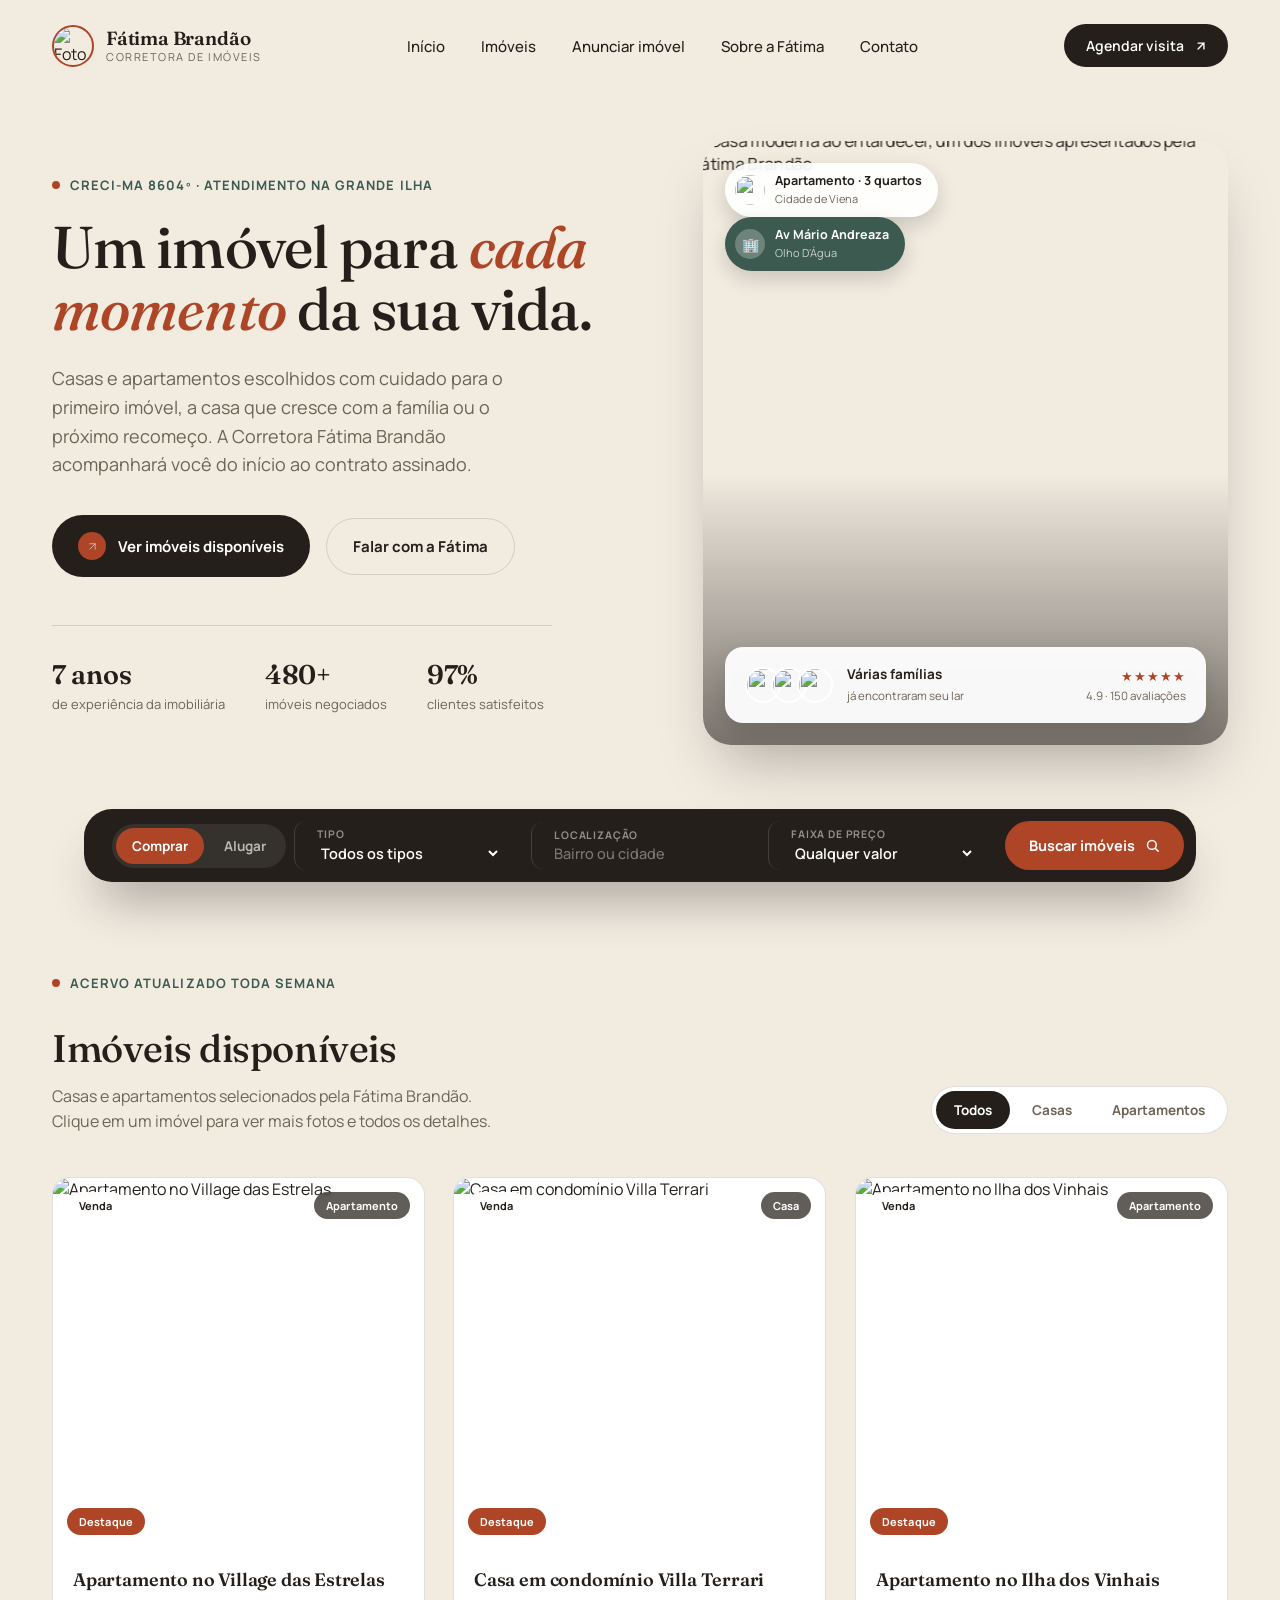
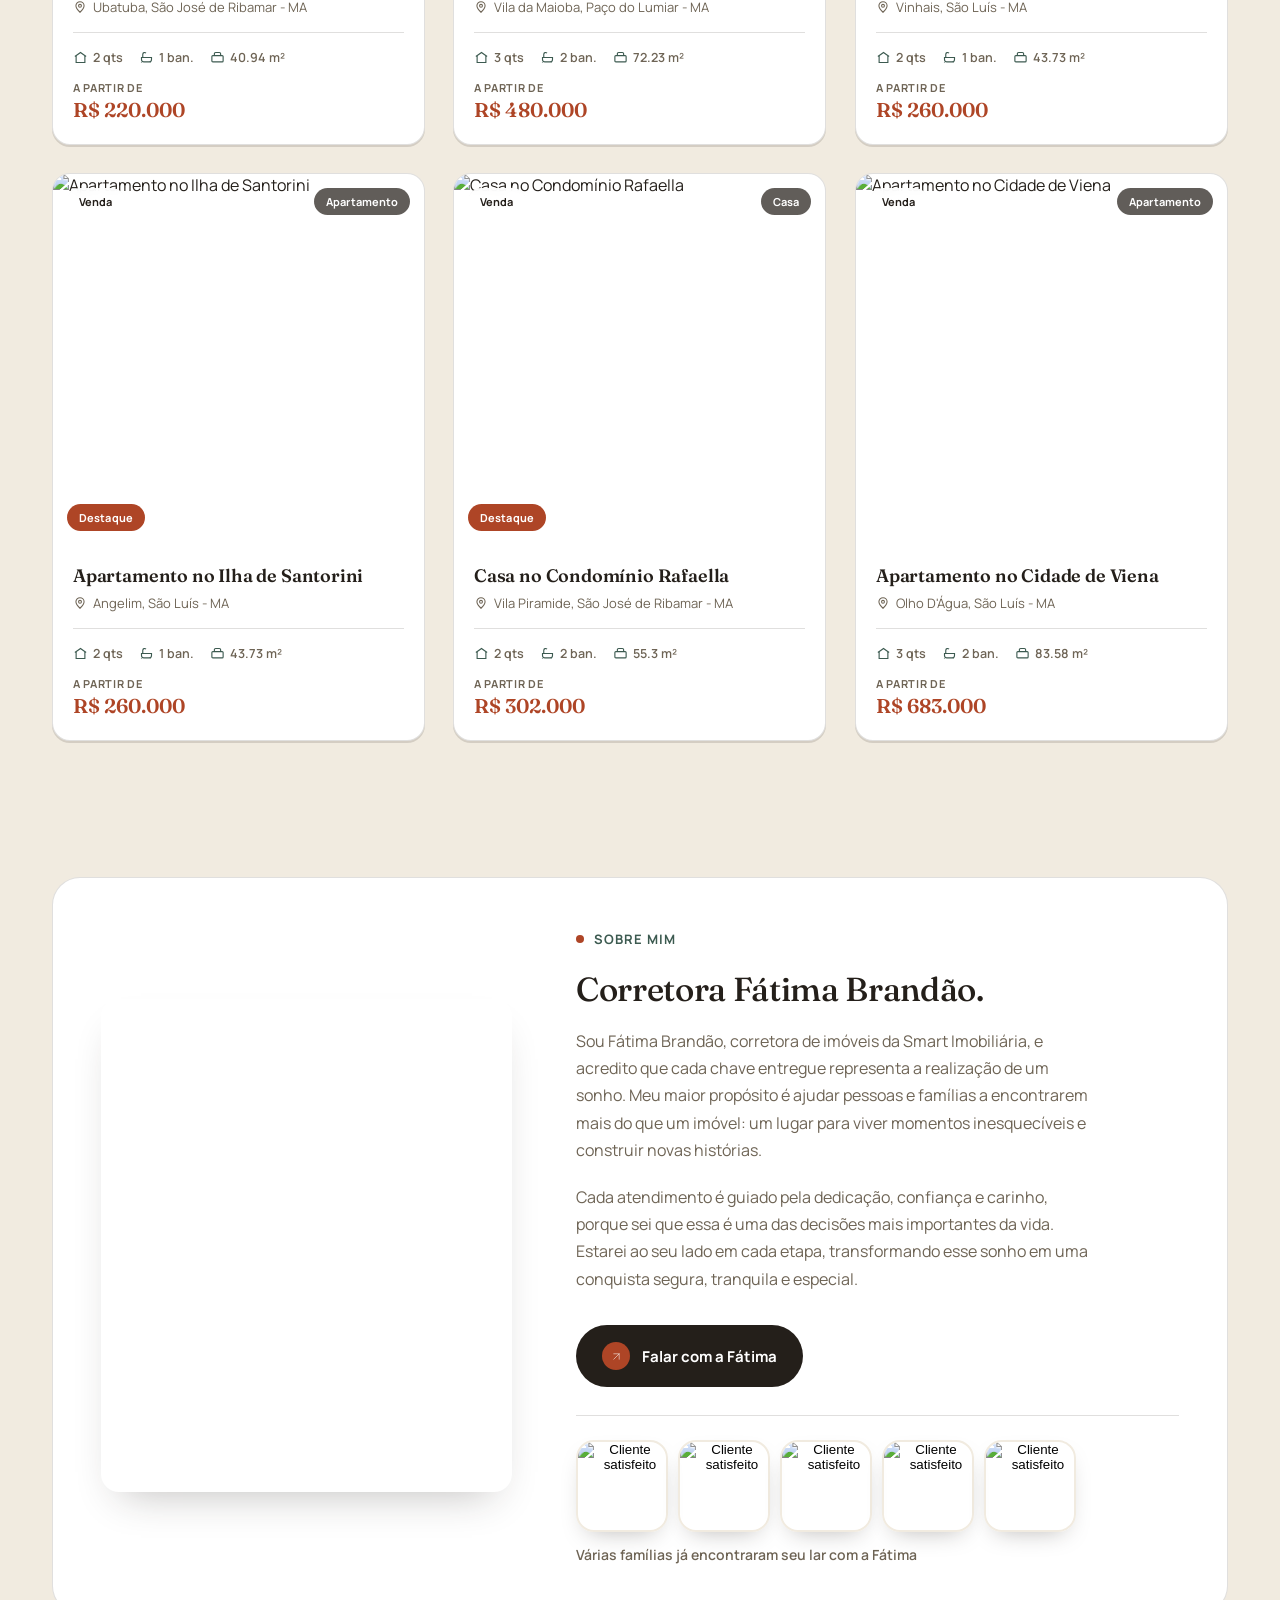
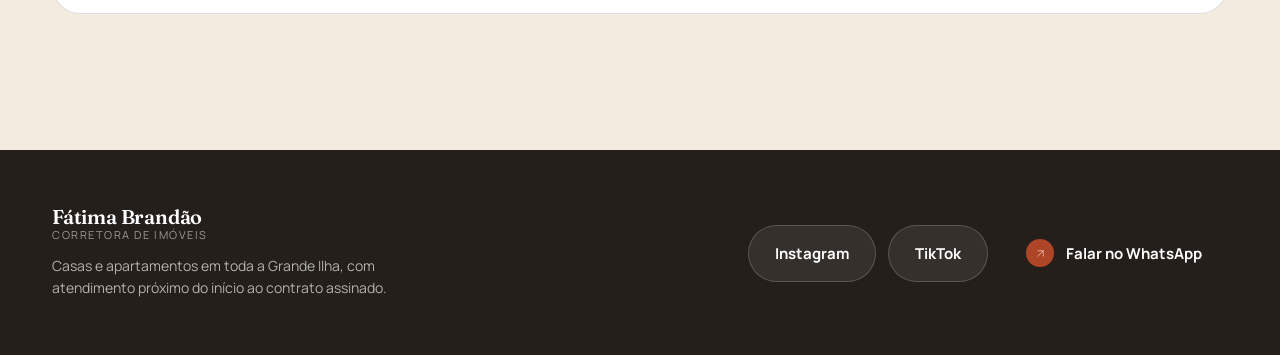
==== commit 2a2b1cde: "commit: sobre mim" ====
--- a/index.html
+++ b/index.html
@@ -190,8 +190,8 @@
       <h2 class="sobre-title">Corretora Fátima Brandão.</h2>
 
       <!-- Texto de apresentação: substitua pelo texto real sobre a Fátima -->
-      <p class="sobre-text">Com 7 anos de experiência no mercado imobiliário da Grande Ilha, a Fátima Brandão já ajudou mais de 480 famílias a encontrarem o imóvel certo — seja o primeiro apartamento, a casa que acompanha o crescimento da família ou um novo recomeço.</p>
-      <p class="sobre-text">Atendimento próximo, transparente e sem pressa, do primeiro contato até a assinatura do contrato. CRECI-MA 8604º.</p>
+      <p class="sobre-text">Sou Fátima Brandão, corretora de imóveis da Smart Imobiliária, e acredito que cada chave entregue representa a realização de um sonho. Meu maior propósito é ajudar pessoas e famílias a encontrarem mais do que um imóvel: um lugar para viver momentos inesquecíveis e construir novas histórias.</p>
+      <p class="sobre-text">Cada atendimento é guiado pela dedicação, confiança e carinho, porque sei que essa é uma das decisões mais importantes da vida. Estarei ao seu lado em cada etapa, transformando esse sonho em uma conquista segura, tranquila e especial.</p>
 
       <div class="cta-row">
         <a href="https://wa.me/5598988044876" target="_blank" rel="noopener noreferrer" class="btn btn-primary">
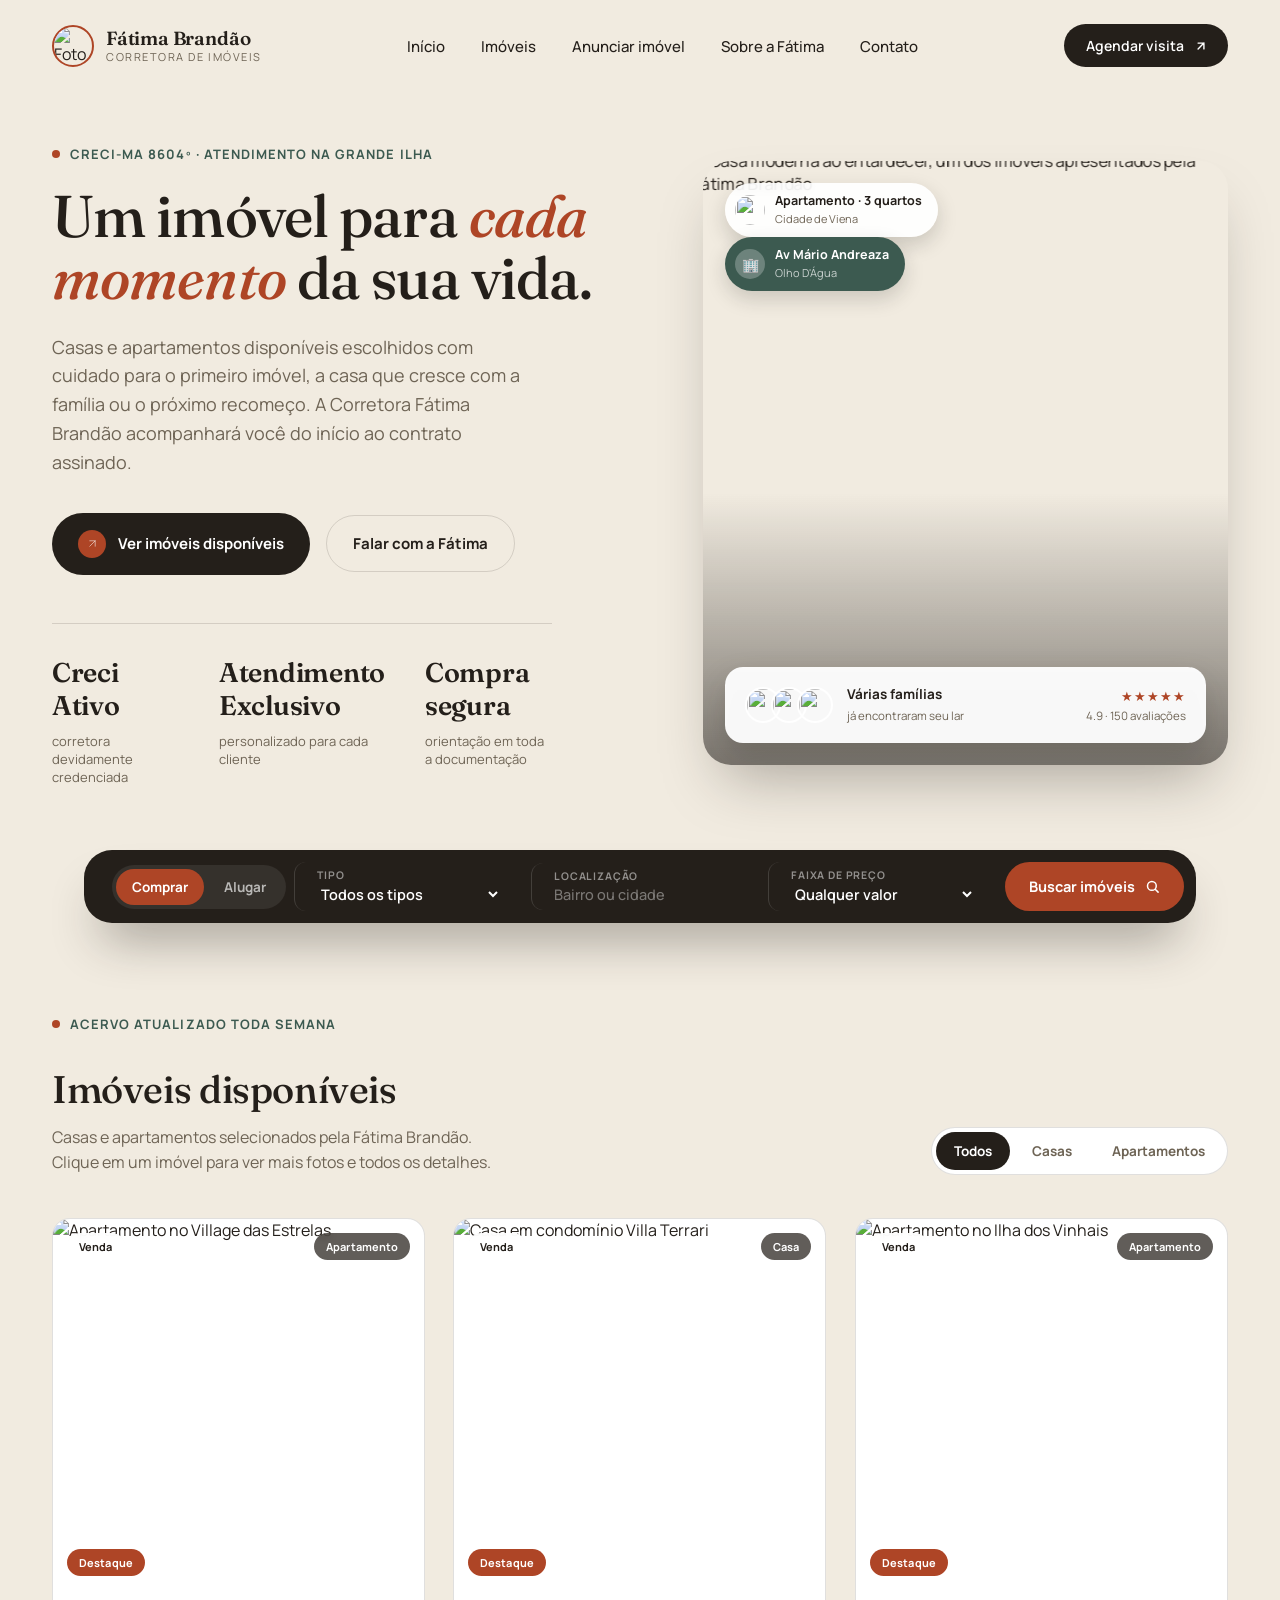
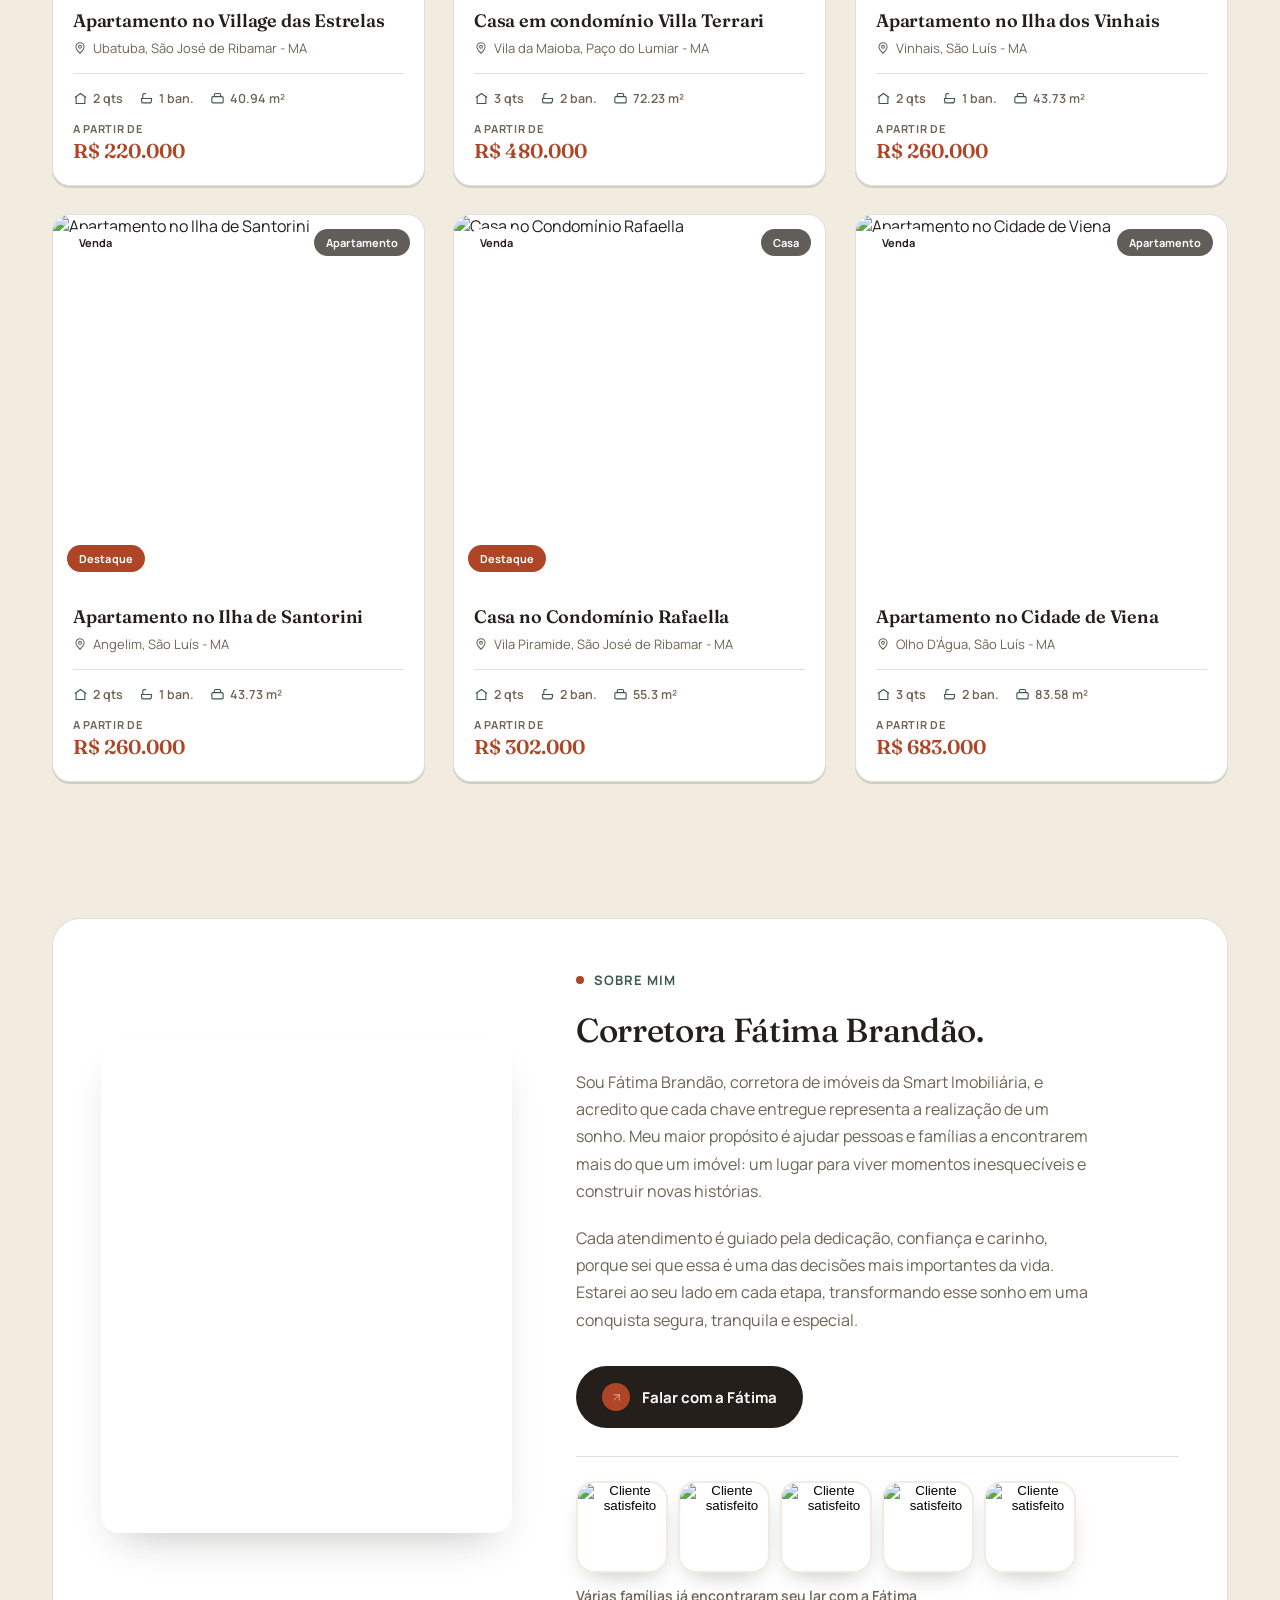
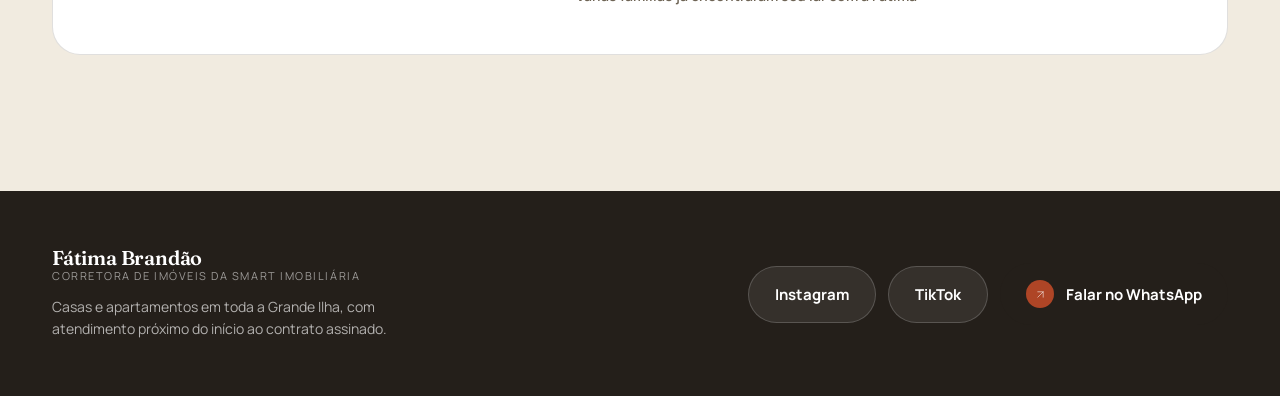
==== commit cc39ee98: "commit: pre publicação" ====
--- a/index.html
+++ b/index.html
@@ -29,7 +29,7 @@
         <li><a href="#imoveis">Imóveis</a></li>
         <li><a href="https://wa.me/5598988044876?text=Ol%C3%A1%2C%20vim%20do%20site%20e%20gostaria%20de%20realizar%20um%20anúncio%20de%20imóvel%20no%20seu%20site%2C%20poderiamos%20realizar%20uma%20avalia%C3%A7%C3%A3o%3F" target="_blank" rel="noopener noreferrer">Anunciar imóvel</a></li>
         <li><a href="#sobre">Sobre a Fátima</a></li>
-        <li><a href="https://wa.me/5598988044876" target="_blank" rel="noopener noreferrer">Contato</a></li>
+        <li><a href="https://wa.me/5598988044876?text=Ol%C3%A1%2C%20vim%20pelo%20site%20e%20gostaria%20de%20ter%20um%20atendimento%20personalizado." target="_blank" rel="noopener noreferrer">Contato</a></li>
       </ul>
     </nav>
  
@@ -49,7 +49,7 @@
       <h1 class="hero-title">Um imóvel para <em>cada momento</em> da sua vida.</h1>
  
       <p class="hero-lede">
-        Casas e apartamentos escolhidos com cuidado para o primeiro imóvel, a casa que cresce com a família ou o próximo recomeço. A Corretora Fátima Brandão acompanhará você do início ao contrato assinado.
+        Casas e apartamentos disponíveis escolhidos com cuidado para o primeiro imóvel, a casa que cresce com a família ou o próximo recomeço. A Corretora Fátima Brandão acompanhará você do início ao contrato assinado.
       </p>
  
       <div class="cta-row">
@@ -64,16 +64,16 @@
  
       <div class="stats-row">
         <div class="stat">
-          <strong>7 anos</strong>
-          <span>de experiência da imobiliária</span>
+          <strong>Creci Ativo</strong>
+          <span>corretora devidamente credenciada</span>
         </div>
         <div class="stat">
-          <strong>480+</strong>
-          <span>imóveis negociados</span>
+          <strong>Atendimento Exclusivo</strong>
+          <span>personalizado para cada cliente</span>
         </div>
         <div class="stat">
-          <strong>97%</strong>
-          <span>clientes satisfeitos</span>
+          <strong>Compra segura</strong>
+          <span>orientação em toda a documentação</span>
         </div>
       </div>
     </div>
@@ -194,7 +194,7 @@
       <p class="sobre-text">Cada atendimento é guiado pela dedicação, confiança e carinho, porque sei que essa é uma das decisões mais importantes da vida. Estarei ao seu lado em cada etapa, transformando esse sonho em uma conquista segura, tranquila e especial.</p>
 
       <div class="cta-row">
-        <a href="https://wa.me/5598988044876" target="_blank" rel="noopener noreferrer" class="btn btn-primary">
+        <a href="https://wa.me/5598988044876?text=Ol%C3%A1%2C%20vim%20pelo%20site%20e%20gostaria%20de%20ter%20um%20atendimento%20personalizado." target="_blank" rel="noopener noreferrer" class="btn btn-primary">
           <span class="icon-dot">
             <svg viewBox="0 0 24 24" fill="none" stroke-linecap="round" stroke-linejoin="round"><path d="M7 17L17 7M7 7h10v10"/></svg>
           </span>
@@ -232,7 +232,7 @@
     <div class="footer-brand">
       <span class="logo-text">
         <strong>Fátima Brandão</strong>
-        <span>Corretora de Imóveis</span>
+        <span>Corretora de Imóveis da Smart Imobiliária</span>
       </span>
       <p>Casas e apartamentos em toda a Grande Ilha, com atendimento próximo do início ao contrato assinado.</p>
     </div>
--- a/style.css
+++ b/style.css
@@ -265,12 +265,19 @@
   .btn-ghost:active{ transform: translateY(0) scale(.98); }
  
   .stats-row{
-    display:flex;
-    gap: 40px;
+    display:grid;
+    grid-template-columns: repeat(3, 1fr);
+    grid-template-rows: auto auto;
+    grid-auto-flow: column;
+    column-gap: 40px;
+    row-gap: 6px;
     margin-top: 48px;
     padding-top: 32px;
     border-top: 1px solid var(--line);
     max-width: 500px;
+  }
+  .stat{
+    display: contents;
   }
   .stat strong{
     display:block;
@@ -498,7 +505,7 @@
     .hero-media{ order:-1; }
     .media-frame{ aspect-ratio: 16/11; }
     .nav-links{ display:none; }
-    .stats-row{ gap:28px; }
+    .stats-row{ column-gap:28px; }
     .search-bar{
       flex-direction:column;
       align-items:stretch;
@@ -514,7 +521,7 @@
     .hero{ padding-top: 36px; }
     .hero-title{ font-size: 34px; }
     .hero-lede{ font-size:16px; }
-    .stats-row{ flex-wrap:wrap; row-gap:20px; margin-top: 36px; padding-top: 24px; }
+    .stats-row{ grid-template-columns: 1fr; grid-auto-flow: row; row-gap:20px; margin-top: 36px; padding-top: 24px; }
     .cta-row{ flex-direction:column; align-items:stretch; gap:12px; margin-top:28px; }
     .btn{ padding:15px 22px; font-size:14px; justify-content:center; }
     .proof-card{ flex-direction:column; align-items:flex-start; gap:12px; padding:16px; }
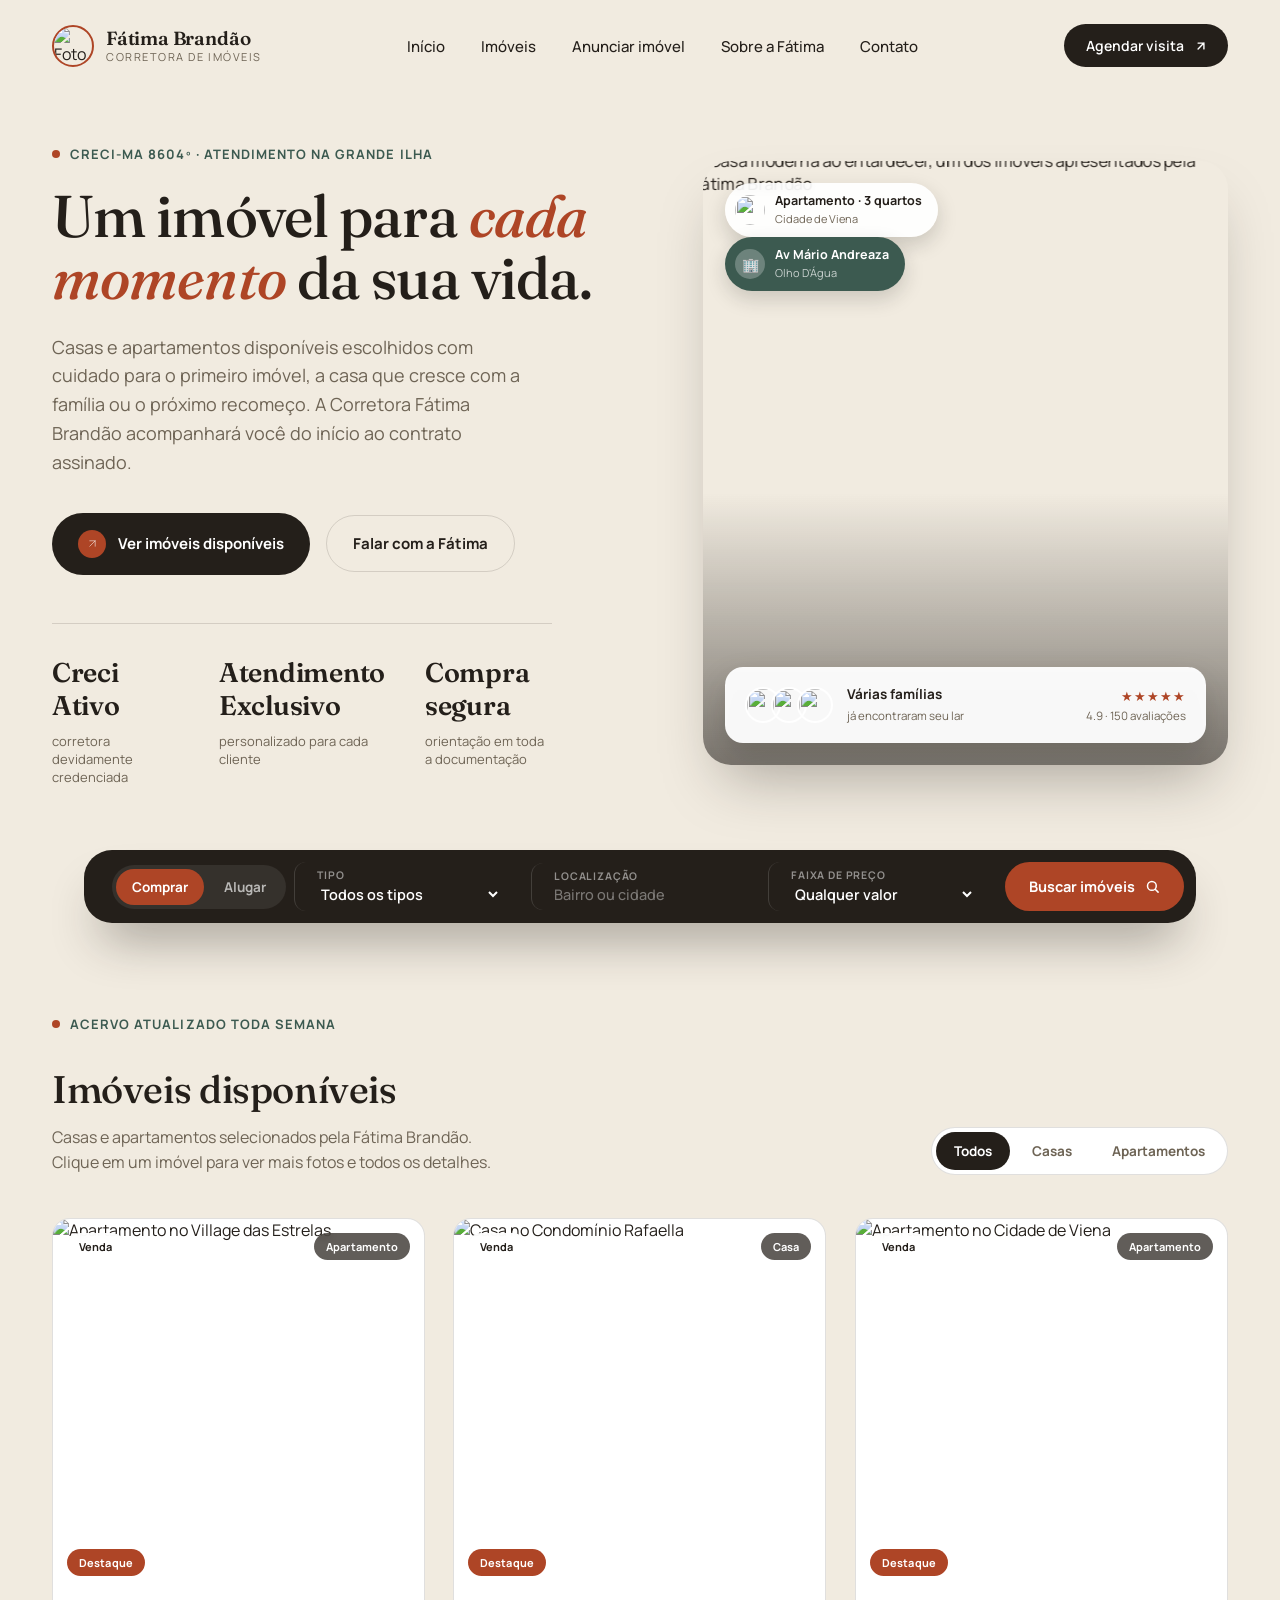
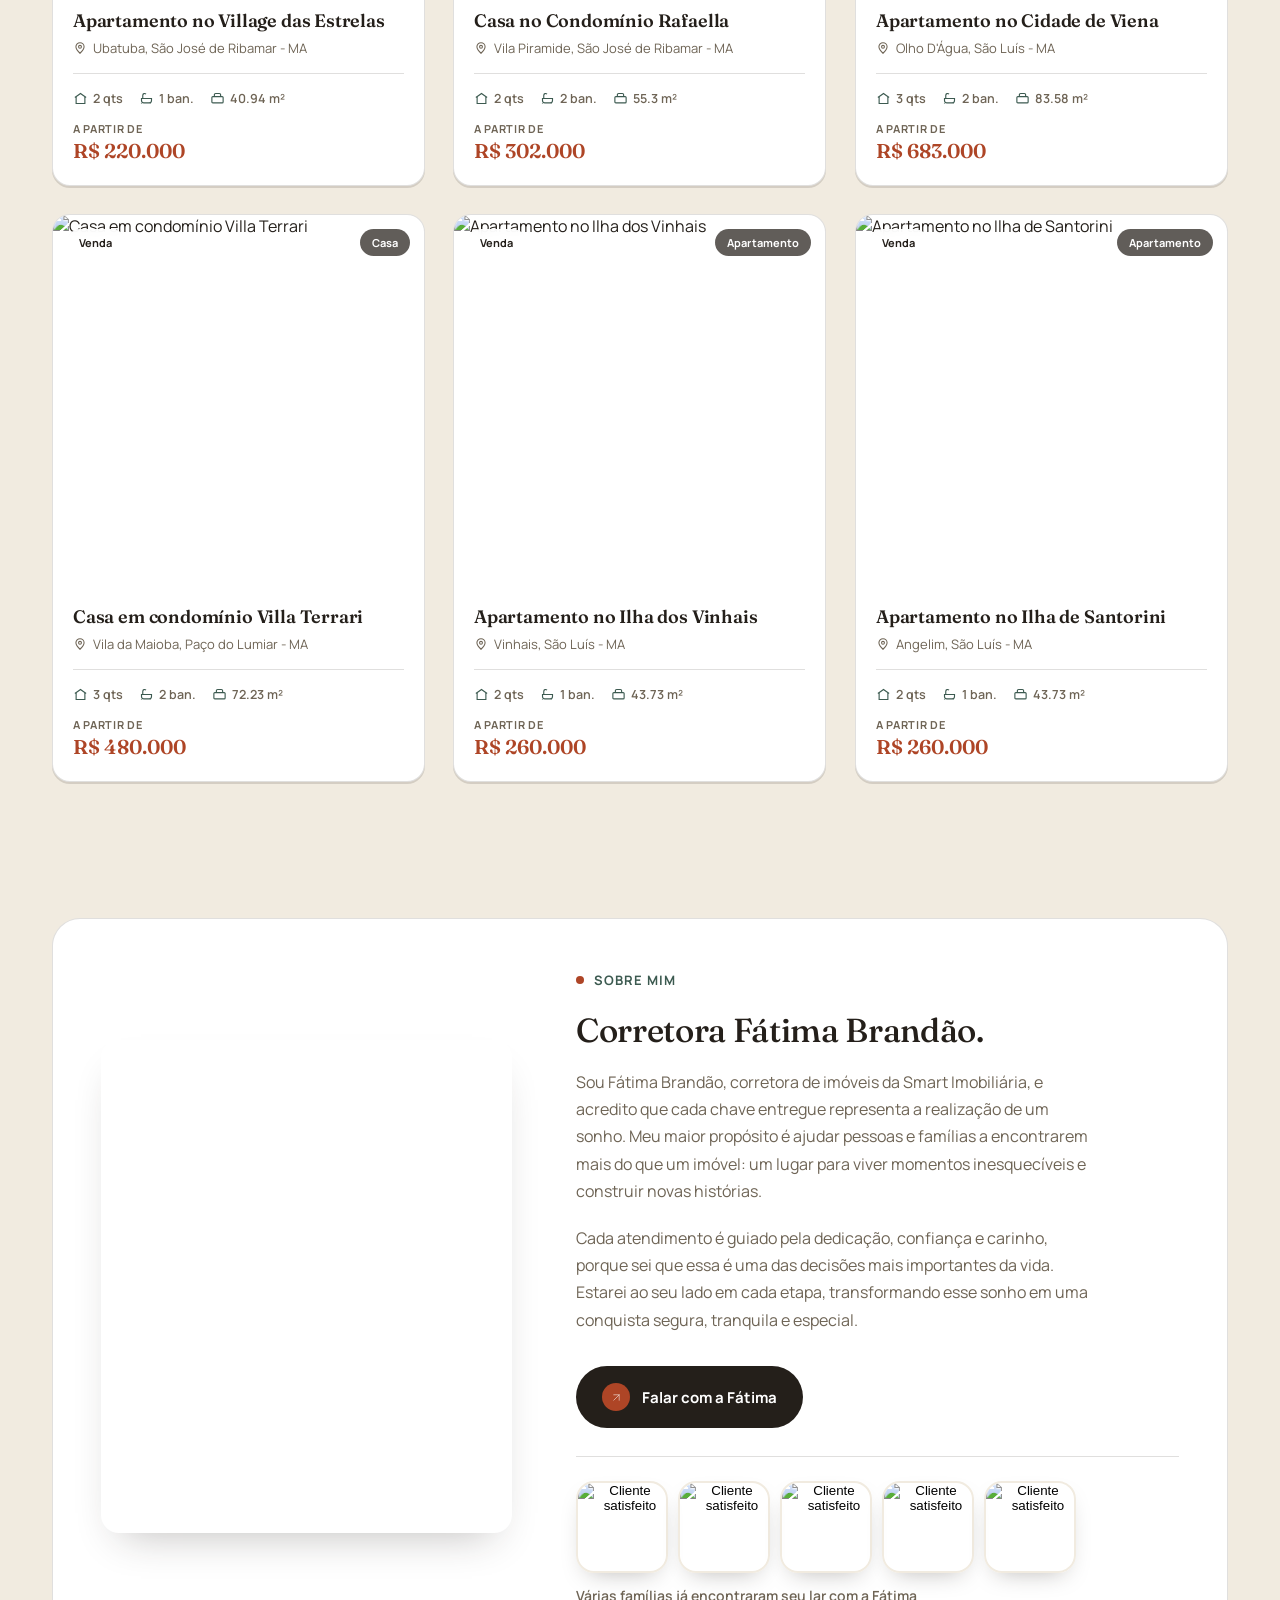
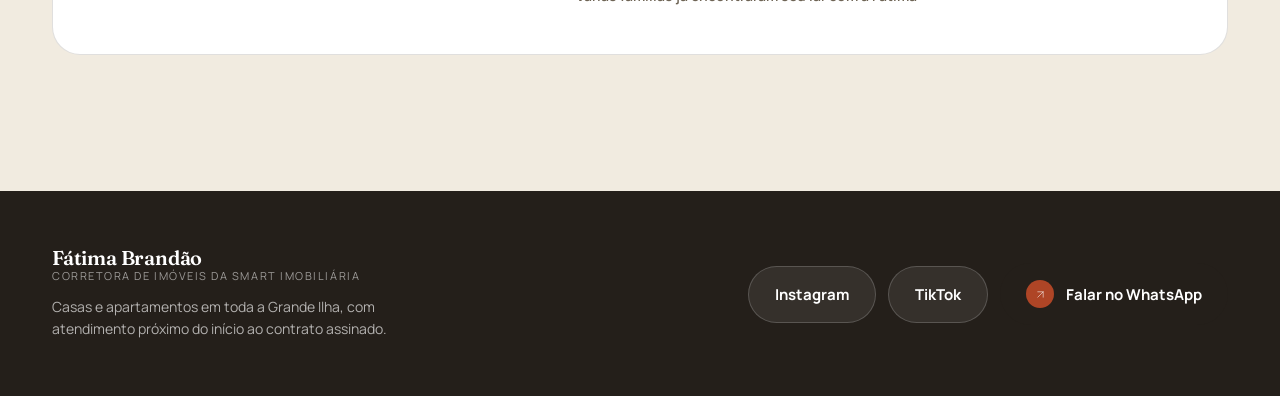
==== commit 04ef7493: "commit: adc lançamento" ====
--- a/index.html
+++ b/index.html
@@ -80,7 +80,7 @@
  
     <div class="hero-media">
       <div class="media-frame">
-        <!-- Imagem principal do imóvel em destaque: altere este src para a foto do imóvel principal -->
+        <!-- Imagem principal do imóvel em lançamento: altere este src para a foto do imóvel principal -->
         <img src="img/viena2.jpg" alt="Casa moderna ao entardecer, um dos imóveis apresentados pela Fátima Brandão">
  
         <!-- Thumbnail do primeiro imóvel ou foto secundária pequena -->
@@ -90,7 +90,7 @@
         </div>
  
         <div class="listing-chip listing-chip-2">
-          <!-- Texto e ícone do segundo imóvel em destaque: substitua por foto ou ícone se desejar -->
+          <!-- Texto e ícone do segundo imóvel em lançamento: substitua por foto ou ícone se desejar -->
           <span class="dot-img">🏢</span>
           <span class="txt"><b>Av Mário Andreaza</b><span>Olho D'Água</span></span>
         </div>
@@ -244,7 +244,7 @@
       <a href="https://www.tiktok.com/@fatimabcorretora" target="_blank" rel="noopener noreferrer" class="btn btn-ghost footer-social-btn">
         TikTok
       </a>
-      <a href="https://wa.me/5598988044876?text=Ol%C3%A1%2C%20vim%20pelo%20site%20e%20gostaria%20de%20pedir%20mais%20informa%C3%A7%C3%B5es%20sobre%20o%20catalogo%20de%20im%C3%B3veis%21" target="_blank" rel="noopener noreferrer" class="btn btn-primary">
+      <a href="https://wa.me/5598988044876?text=Ol%C3%A1%2C%20vim%20pelo%20site%20e%20gostaria%20de%20pedir%20mais%20informa%C3%A7%C3%B5es%20sobre%20o%20catálogo%20de%20im%C3%B3veis%21" target="_blank" rel="noopener noreferrer" class="btn btn-primary">
         <span class="icon-dot">
           <svg viewBox="0 0 24 24" fill="none" stroke-linecap="round" stroke-linejoin="round"><path d="M7 17L17 7M7 7h10v10"/></svg>
         </span>
--- a/style.css
+++ b/style.css
@@ -645,6 +645,11 @@
     background: var(--brand);
     color: #fff;
   }
+  .property-tag-lancamento{
+    bottom: 14px; right: 14px;
+    background: #3C7FC3;
+    color: #fff;
+  }
 
   .property-card-body{
     padding: 20px 20px 22px;
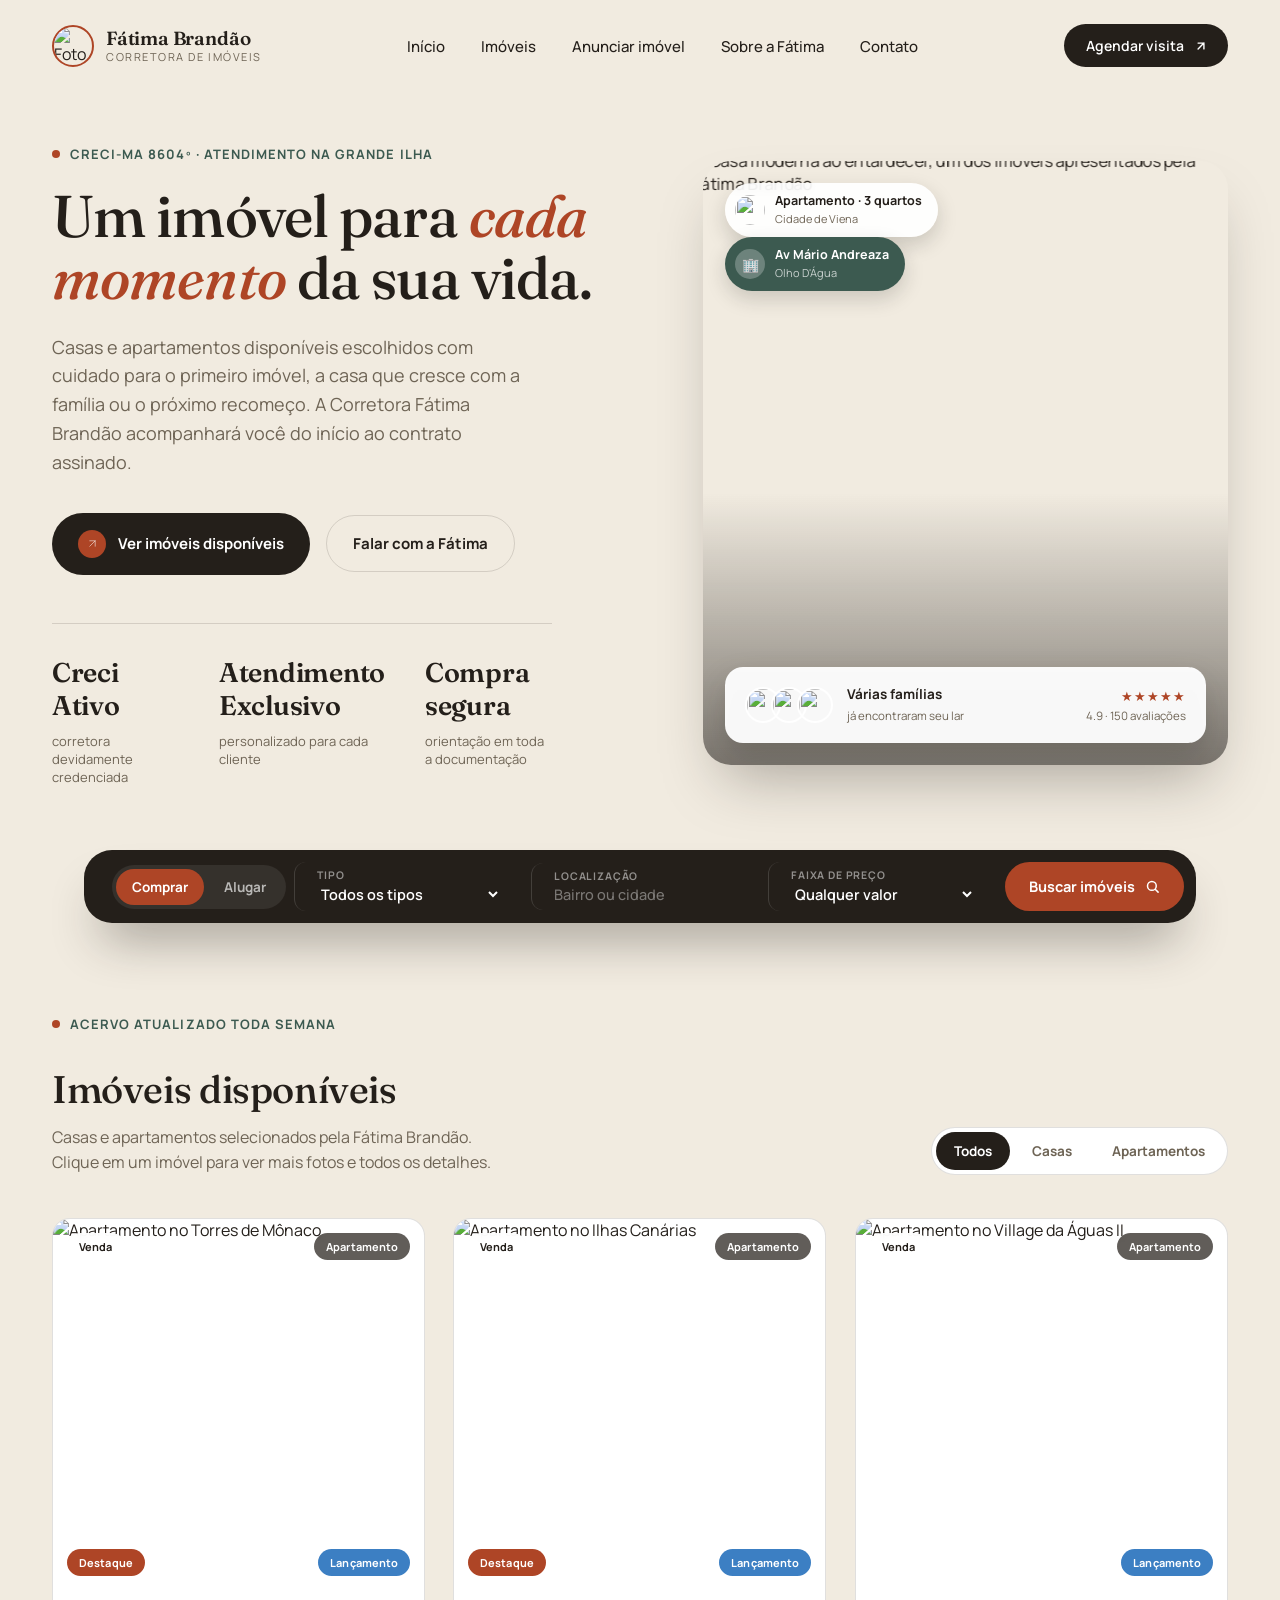
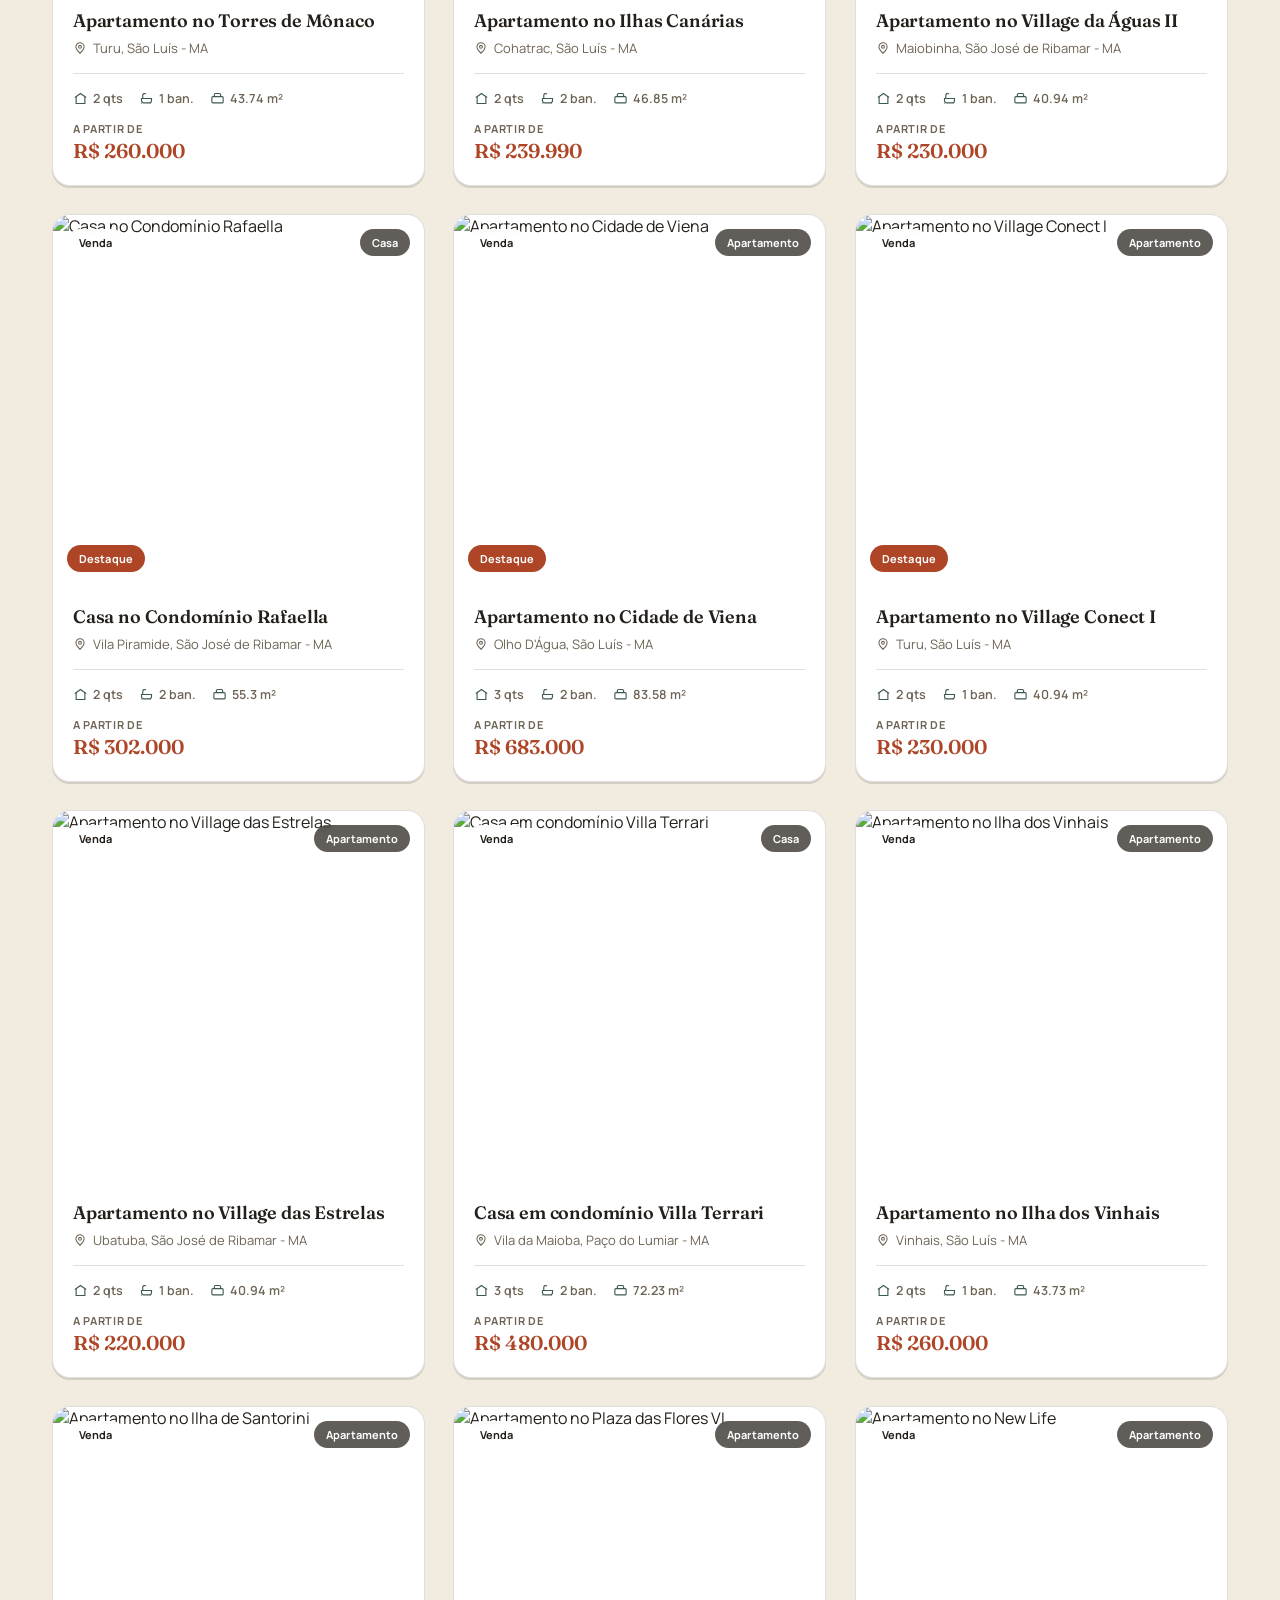
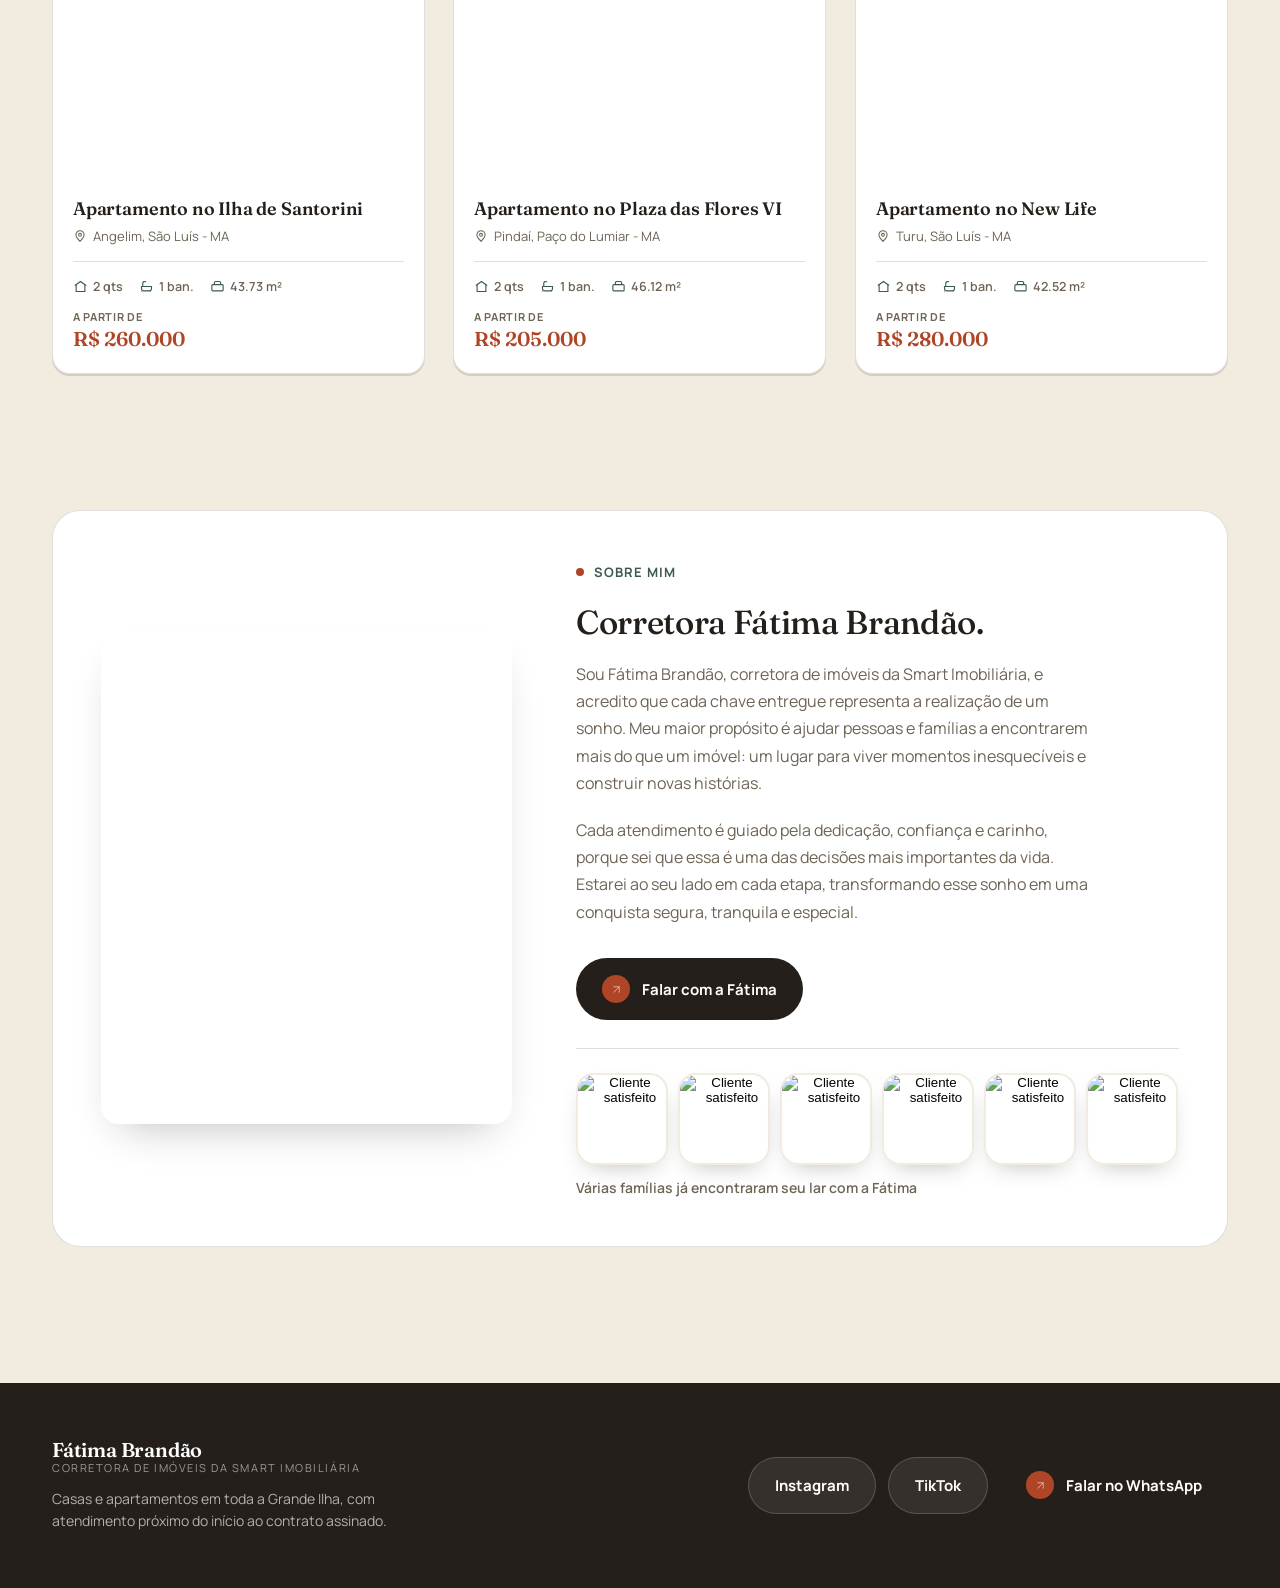
==== commit 10c4dacb: "Refactor code structure for improved readability and maintainability" ====
--- a/index.html
+++ b/index.html
@@ -219,6 +219,9 @@
          <button class="client-photo-btn" type="button" data-src="img/cliente5.jpg" data-alt="Cliente satisfeito" aria-label="Abrir foto de cliente 5">
            <img src="img/cliente5.jpg" alt="Cliente satisfeito">
          </button>
+         <button class="client-photo-btn" type="button" data-src="img/cliente6.jpg" data-alt="Cliente satisfeito" aria-label="Abrir foto de cliente 6">
+           <img src="img/cliente6.jpg" alt="Cliente satisfeito">
+         </button>
        </div>
       <span class="sobre-clientes-texto">Várias famílias já encontraram seu lar com a Fátima</span>
      </div>
--- a/style.css
+++ b/style.css
@@ -1,4 +1,4 @@
-  :root{
+:root{
     /* ===== Design tokens — Fátima Brandão ===== */
     --paper:      #F1EBE0;   /* fundo areia quente */
     --paper-dim:  #E7DECE;   /* variação mais funda do fundo */
@@ -986,6 +986,22 @@
     width:100%; height:100%;
     object-fit:cover;
   }
+  .detalhe-tags-canto{
+    position:absolute;
+    top: 18px; right: 18px;
+    display:flex;
+    flex-direction:column;
+    align-items:flex-end;
+    gap: 8px;
+  }
+  .property-tag-destaque-detalhe{
+    background: var(--brand);
+    color: #fff;
+  }
+  .property-tag-lancamento-detalhe{
+    background: #3C7FC3;
+    color: #fff;
+  }
   .galeria-nav{
     position:absolute;
     top: 50%;
@@ -1138,4 +1154,4 @@
     }
     .reveal{ opacity:1 !important; transform:none !important; }
     .hero-media .media-frame img{ transition:none !important; }
-  }
+  }
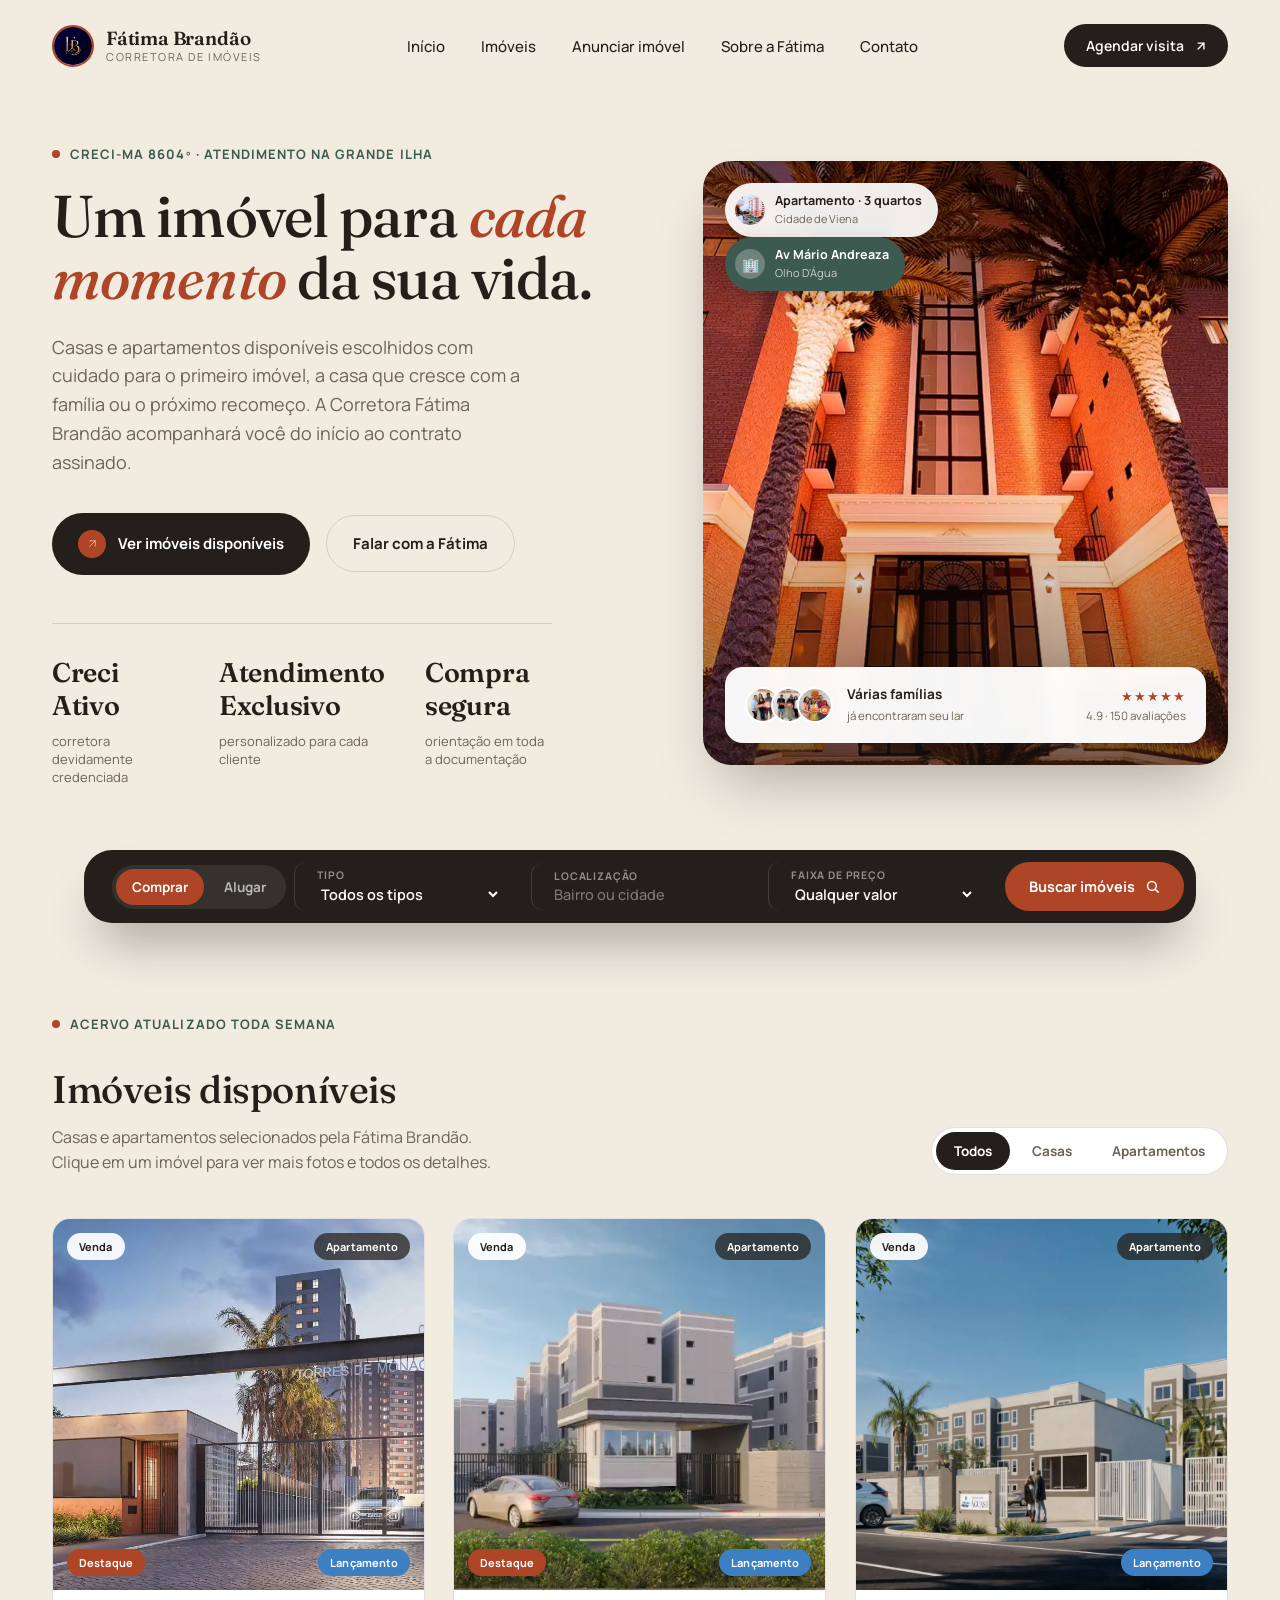
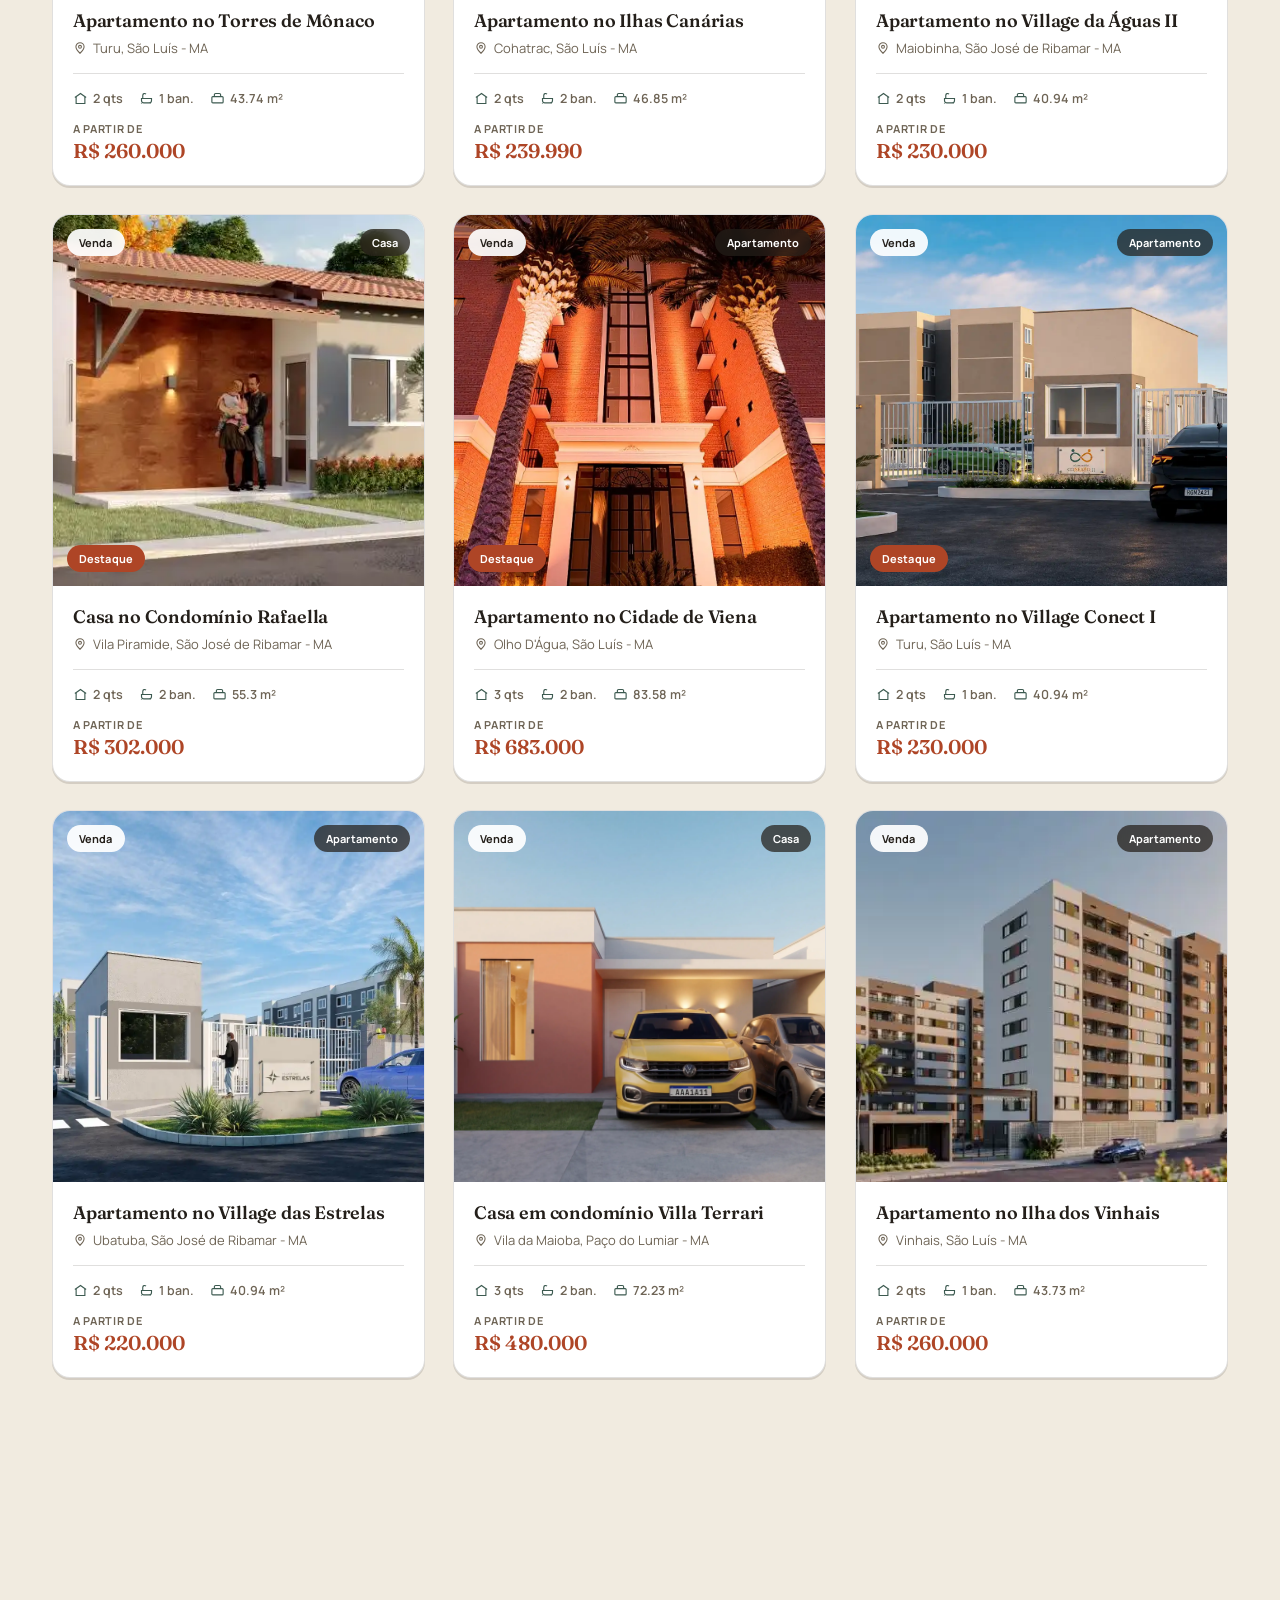
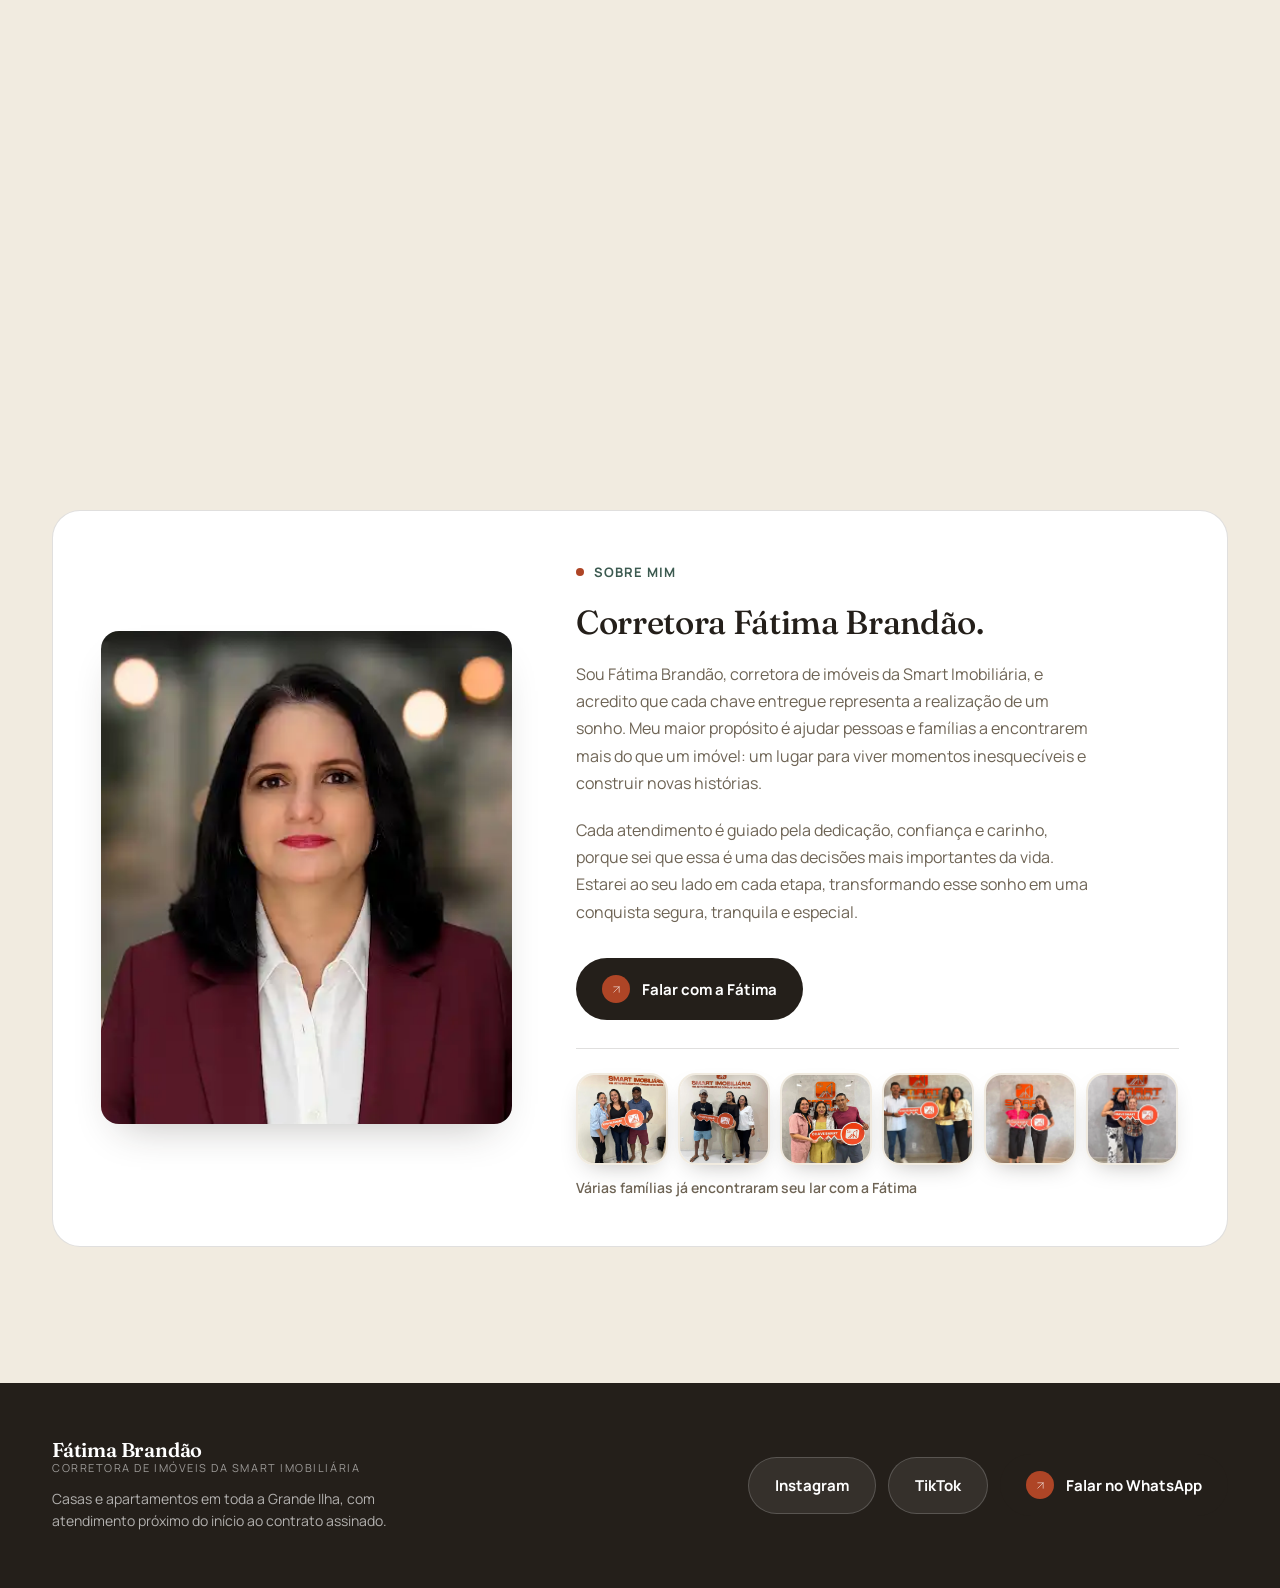
==== commit cdcdf08d: "Add new image file vinhais4.webp to the project" ====
--- a/index.html
+++ b/index.html
@@ -16,7 +16,7 @@
 <header class="nav wrap">
   <div class="nav-inner">
     <a href="#" class="logo">
-      <img src="img/perfil.jpg" alt="Foto de perfil da corretora Fátima Brandão" class="logo-mark">
+      <img src="img/perfil.webp" alt="Foto de perfil da corretora Fátima Brandão" class="logo-mark">
       <span class="logo-text">
         <strong>Fátima Brandão</strong>
         <span>Corretora de Imóveis</span>
@@ -81,11 +81,11 @@
     <div class="hero-media">
       <div class="media-frame">
         <!-- Imagem principal do imóvel em lançamento: altere este src para a foto do imóvel principal -->
-        <img src="img/viena2.jpg" alt="Casa moderna ao entardecer, um dos imóveis apresentados pela Fátima Brandão">
+        <img src="img/viena2.webp" alt="Casa moderna ao entardecer, um dos imóveis apresentados pela Fátima Brandão">
  
         <!-- Thumbnail do primeiro imóvel ou foto secundária pequena -->
         <div class="listing-chip">
-          <span class="dot-img"><img src="img/viena1.jpeg" alt=""></span>
+          <span class="dot-img"><img src="img/viena1.webp" alt=""></span>
           <span class="txt"><b>Apartamento · 3 quartos</b><span>Cidade de Viena</span></span>
         </div>
  
@@ -99,9 +99,9 @@
         <div class="proof-card">
           <div class="proof-left" style="display:flex;align-items:center;gap:14px;">
             <div class="avatar-stack">
-              <img src="img/cliente1.jpg" alt="">
-              <img src="img/cliente2.jpg" alt="">
-              <img src="img/cliente3.jpg" alt="">
+              <img src="img/cliente1.webp" alt="">
+              <img src="img/cliente2.webp" alt="">
+              <img src="img/cliente3.webp" alt="">
             </div>
             <div class="proof-copy">
               <strong>Várias famílias</strong>
@@ -182,7 +182,7 @@
   <div class="sobre-grid">
     <div class="sobre-media">
       <!-- Foto da Fátima: altere o src abaixo para a foto que deseja usar -->
-      <img src="img/fatima.jpg" alt="Foto da corretora Fátima Brandão">
+      <img src="img/fatima.webp" alt="Foto da corretora Fátima Brandão">
     </div>
 
     <div class="sobre-content">
@@ -204,23 +204,23 @@
 
       <div class="sobre-clientes">
        <div class="avatar-stack">
-         <button class="client-photo-btn" type="button" data-src="img/cliente1.jpg" data-alt="Cliente satisfeito" aria-label="Abrir foto de cliente 1">
-           <img src="img/cliente1.jpg" alt="Cliente satisfeito">
-         </button>
-         <button class="client-photo-btn" type="button" data-src="img/cliente2.jpg" data-alt="Cliente satisfeito" aria-label="Abrir foto de cliente 2">
-           <img src="img/cliente2.jpg" alt="Cliente satisfeito">
-         </button>
-         <button class="client-photo-btn" type="button" data-src="img/cliente3.jpg" data-alt="Cliente satisfeito" aria-label="Abrir foto de cliente 3">
-           <img src="img/cliente3.jpg" alt="Cliente satisfeito">
-         </button>
-         <button class="client-photo-btn" type="button" data-src="img/cliente4.jpg" data-alt="Cliente satisfeito" aria-label="Abrir foto de cliente 4">
-           <img src="img/cliente4.jpg" alt="Cliente satisfeito">
-         </button>
-         <button class="client-photo-btn" type="button" data-src="img/cliente5.jpg" data-alt="Cliente satisfeito" aria-label="Abrir foto de cliente 5">
-           <img src="img/cliente5.jpg" alt="Cliente satisfeito">
-         </button>
-         <button class="client-photo-btn" type="button" data-src="img/cliente6.jpg" data-alt="Cliente satisfeito" aria-label="Abrir foto de cliente 6">
-           <img src="img/cliente6.jpg" alt="Cliente satisfeito">
+         <button class="client-photo-btn" type="button" data-src="img/cliente1.webp" data-alt="Cliente satisfeito" aria-label="Abrir foto de cliente 1">
+           <img src="img/cliente1.webp" alt="Cliente satisfeito">
+         </button>
+         <button class="client-photo-btn" type="button" data-src="img/cliente2.webp" data-alt="Cliente satisfeito" aria-label="Abrir foto de cliente 2">
+           <img src="img/cliente2.webp" alt="Cliente satisfeito">
+         </button>
+         <button class="client-photo-btn" type="button" data-src="img/cliente3.webp" data-alt="Cliente satisfeito" aria-label="Abrir foto de cliente 3">
+           <img src="img/cliente3.webp" alt="Cliente satisfeito">
+         </button>
+         <button class="client-photo-btn" type="button" data-src="img/cliente4.webp" data-alt="Cliente satisfeito" aria-label="Abrir foto de cliente 4">
+           <img src="img/cliente4.webp" alt="Cliente satisfeito">
+         </button>
+         <button class="client-photo-btn" type="button" data-src="img/cliente5.webp" data-alt="Cliente satisfeito" aria-label="Abrir foto de cliente 5">
+           <img src="img/cliente5.webp" alt="Cliente satisfeito">
+         </button>
+         <button class="client-photo-btn" type="button" data-src="img/cliente6.webp" data-alt="Cliente satisfeito" aria-label="Abrir foto de cliente 6">
+           <img src="img/cliente6.webp" alt="Cliente satisfeito">
          </button>
        </div>
       <span class="sobre-clientes-texto">Várias famílias já encontraram seu lar com a Fátima</span>
